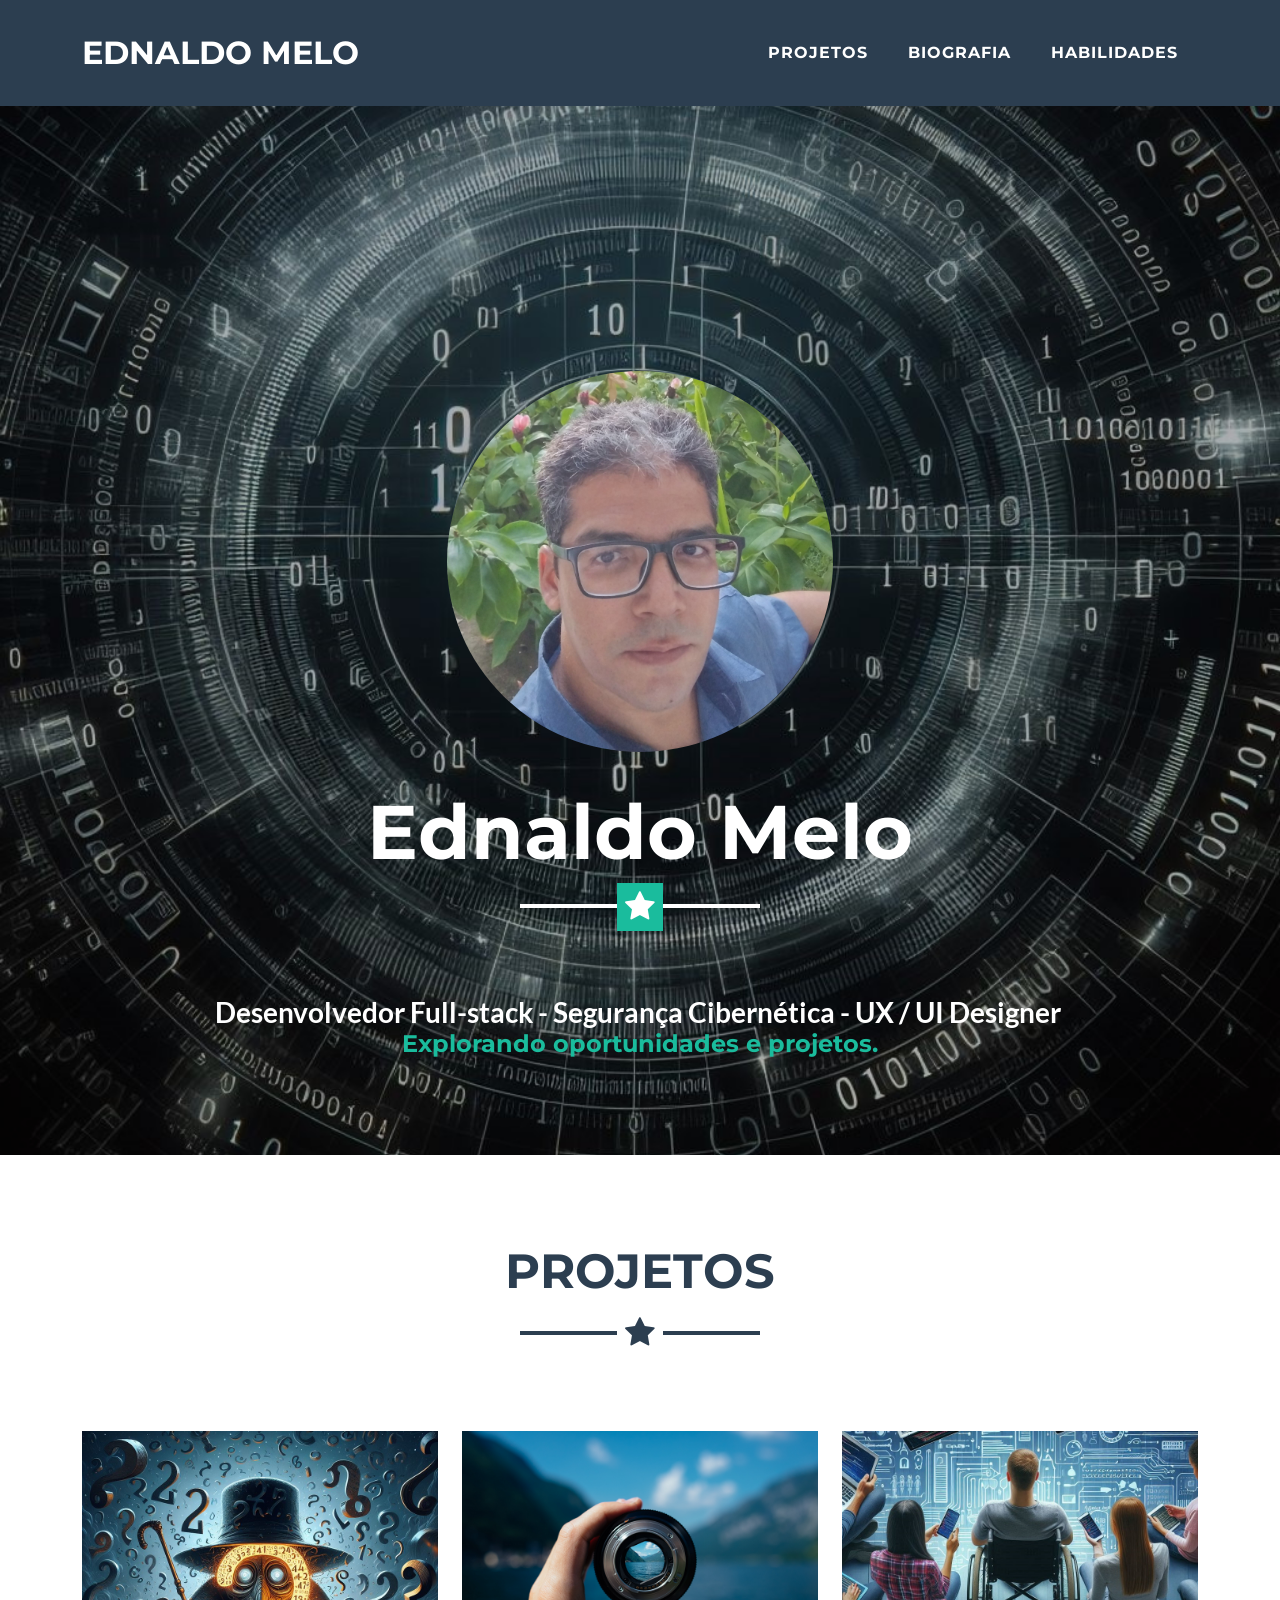
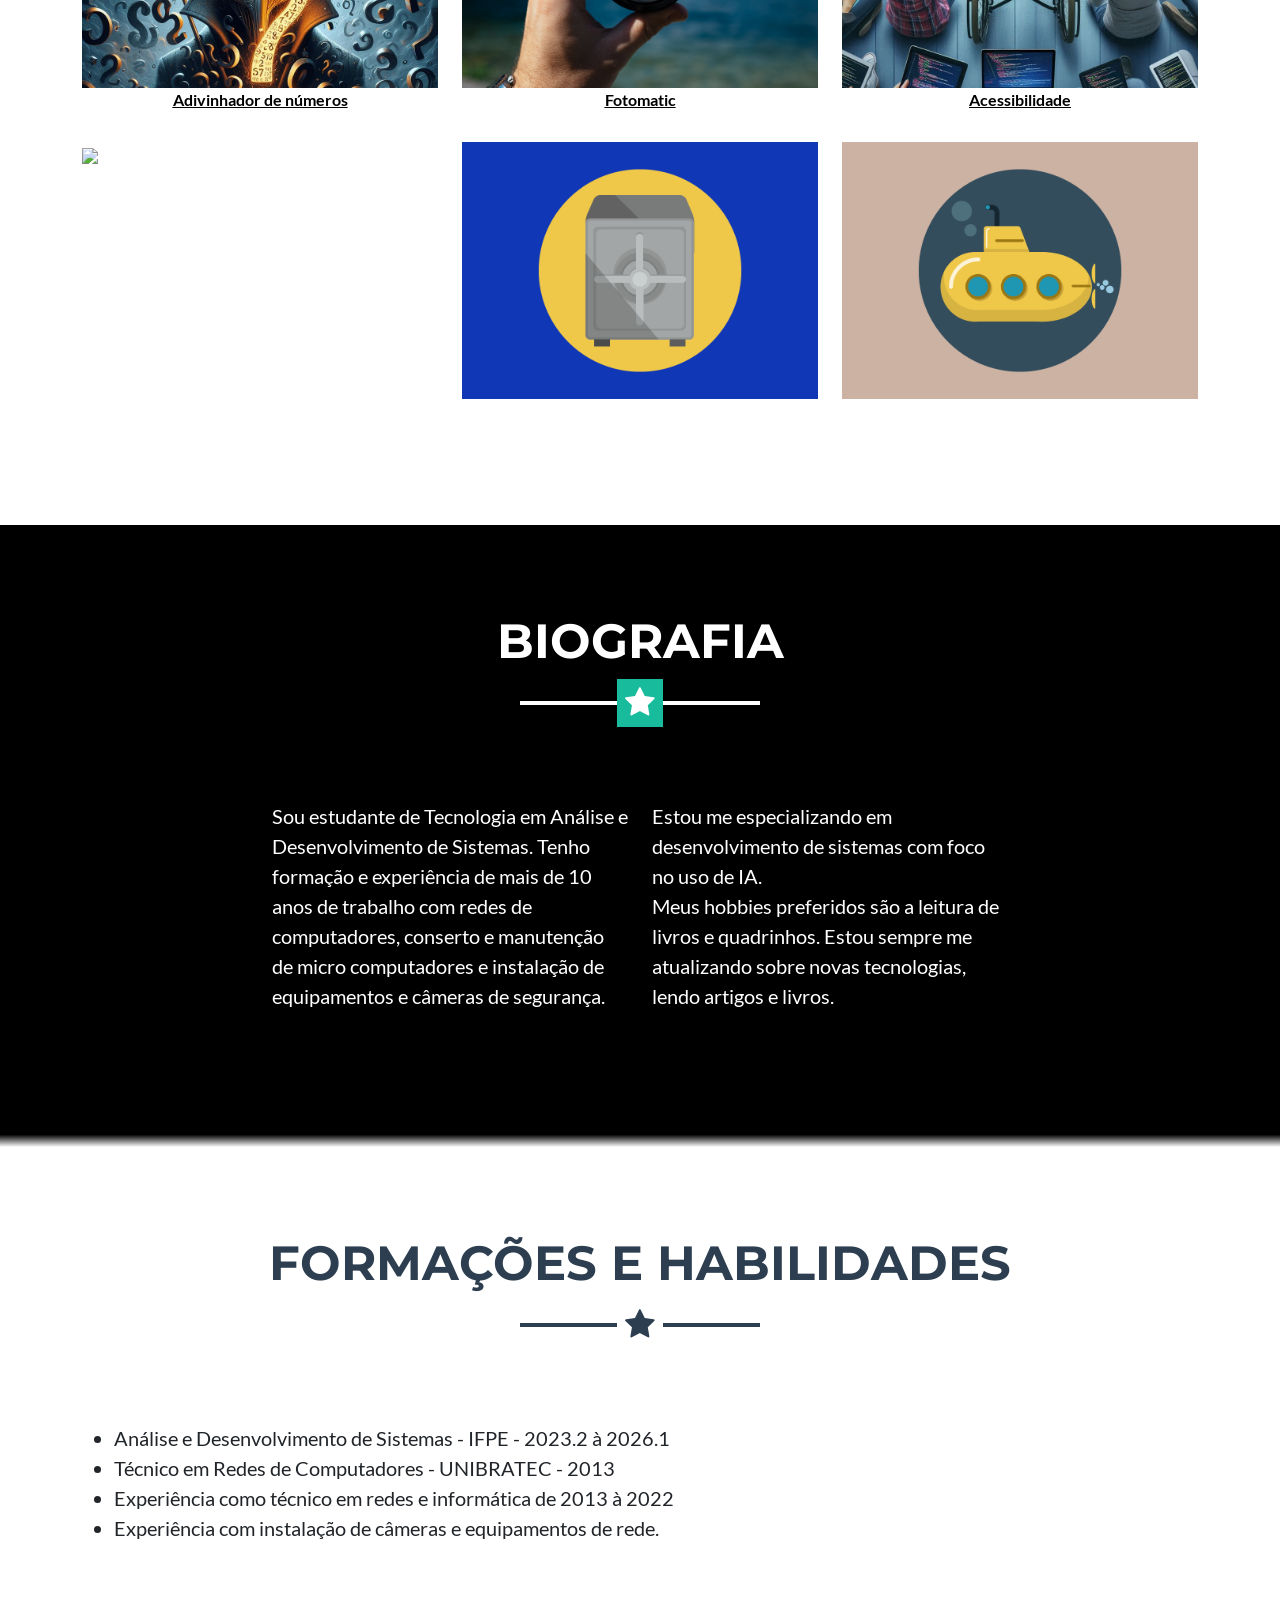
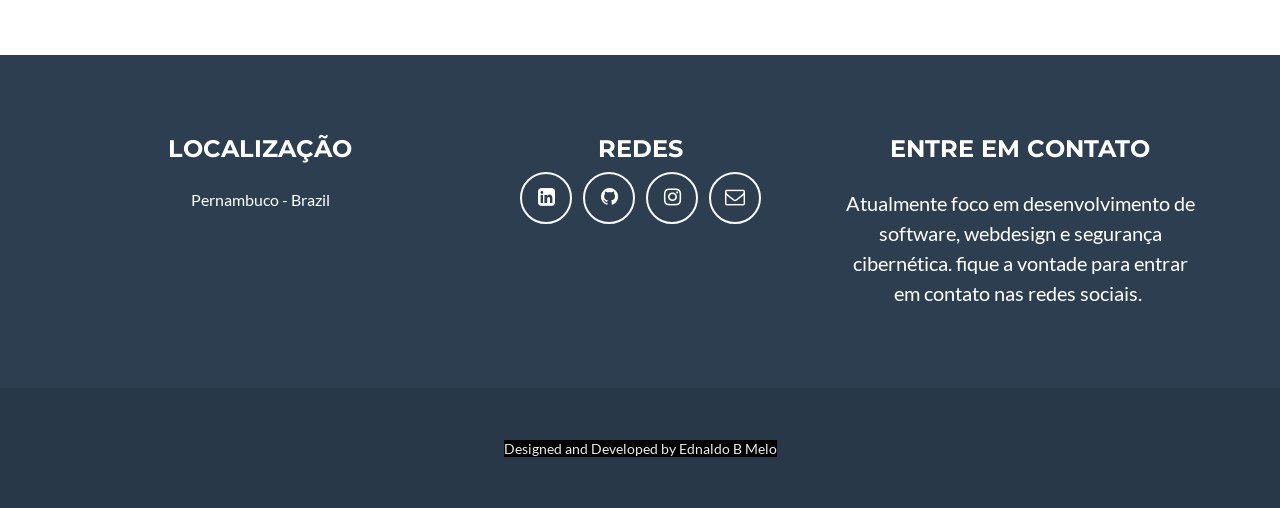
==== index.html @ c5616113 "foto_perfil2 nova foto de perfil" ====
<!DOCTYPE html>
<html data-bs-theme="light" lang="en">

<head>
    <meta charset="utf-8">
    <meta name="viewport" content="width=device-width, initial-scale=1.0, shrink-to-fit=no">
    <title>Ednaldo Melo</title>
    <link rel="stylesheet" href="assets/bootstrap/css/bootstrap.min.css">
    <link rel="stylesheet" href="assets/css/Lato.css">
    <link rel="stylesheet" href="assets/css/Montserrat.css">
    <link rel="stylesheet" href="https://cdnjs.cloudflare.com/ajax/libs/font-awesome/4.7.0/css/font-awesome.min.css">
</head>

<body id="page-top" data-bs-spy="scroll" data-bs-target="#mainNav" data-bs-offset="72">
    <nav class="navbar navbar-expand-lg fixed-top bg-secondary text-uppercase navbar-light" id="mainNav">
        <div class="container"><a class="navbar-brand" href="#page-top">EDNALDO MELO</a><button data-bs-toggle="collapse" data-bs-target="#navbarResponsive" class="navbar-toggler text-white bg-primary navbar-toggler-right text-uppercase rounded" aria-controls="navbarResponsive" aria-expanded="false" aria-label="Toggle navigation"><i class="fa fa-bars"></i></button>
            <div class="collapse navbar-collapse" id="navbarResponsive">
                <ul class="navbar-nav ms-auto">
                    <li class="nav-item mx-0 mx-lg-1"><a class="nav-link py-3 px-0 px-lg-3 rounded" href="#portfolio">projetos</a></li>
                    <li class="nav-item mx-0 mx-lg-1"><a class="nav-link py-3 px-0 px-lg-3 rounded" href="#about">biografia</a></li>
                    <li class="nav-item mx-0 mx-lg-1"><a class="nav-link py-3 px-0 px-lg-3 rounded" href="#contact">habilidades</a></li>
                </ul>
            </div>
        </div>
    </nav>
    <header class="text-center text-white bg-primary masthead" style="opacity: 0.99;background: url(&quot;assets/img/Fundo_3.jpeg&quot;) center / cover no-repeat, rgb(0,178,255);transform: perspective(0px);">
        <div class="container" style="opacity: 1;"><img class="rounded-circle img-fluid d-block mx-auto mb-5 pe-0" src="assets/img/perfil2.jpg" style="width: 386px;padding: 0px;padding-right: 0px;margin: 169px;" width="309" height="305">
            <h1>Ednaldo Melo</h1>
            <hr class="star-light">
            <h2 class="font-weight-light mb-0">Desenvolvedor Full-stack - Segurança Cibernética - UX / UI Designer&nbsp;</h2>
            <h4 class="text-primary text-opacity-25 font-weight-light mb-0" style="font-family: Montserrat, sans-serif;backdrop-filter: opacity(1);--bs-body-font-size: 2rem;--bs-body-font-weight: normal;">Explorando oportunidades e projetos.</h4>
        </div>
    </header>
    <section id="portfolio" class="portfolio">
        <div class="container">
            <h2 class="text-uppercase text-center text-secondary">projetos</h2>
            <hr class="star-dark mb-5">
            <div class="row">
                <div class="col-md-6 col-lg-4"><a class="d-block mx-auto portfolio-item" href="#portfolio-modal-1" data-bs-toggle="modal">
                        <div class="d-flex portfolio-item-caption position-absolute h-100 w-100" title="Adivinhador de numeros">
                            <div class="text-center text-white my-auto portfolio-item-caption-content w-100"><i class="fa fa-search-plus fa-3x"></i></div>
                        </div><img class="img-fluid" src="assets/img/adivinhador.png">
                        <p style="color: var(--bs-emphasis-color);text-align: center;font-family: Lato, sans-serif;font-weight: bold;text-decoration:  underline;">Adivinhador de números</p>
                    </a></div>
                <div class="col-md-6 col-lg-4"><a class="d-block mx-auto portfolio-item" href="#portfolio-modal-2" data-bs-toggle="modal">
                        <div class="d-flex portfolio-item-caption position-absolute h-100 w-100">
                            <div class="text-center text-white my-auto portfolio-item-caption-content w-100"><i class="fa fa-search-plus fa-3x"></i></div>
                        </div><img class="img-fluid" src="assets/img/fotomatic.png">
                        <p style="color: var(--bs-emphasis-color);text-align: center;font-family: Lato, sans-serif;font-weight: bold;text-decoration:  underline;">Fotomatic</p>
                    </a></div>
                <div class="col-md-6 col-lg-4"><a class="d-block mx-auto portfolio-item" href="#portfolio-modal-3" data-bs-toggle="modal">
                        <div class="d-flex portfolio-item-caption position-absolute h-100 w-100">
                            <div class="text-center text-white my-auto portfolio-item-caption-content w-100"><i class="fa fa-search-plus fa-3x"></i></div>
                        </div><img class="img-fluid" src="assets/img/acessibilidade.jpeg">
                        <p style="color: var(--bs-emphasis-color);text-align: center;font-family: Lato, sans-serif;font-weight: bold;text-decoration:  underline;">Acessibilidade</p>
                    </a></div>
                <div class="col-md-6 col-lg-4"><a class="d-block mx-auto portfolio-item" href="#portfolio-modal-4" data-bs-toggle="modal">
                        <div class="d-flex portfolio-item-caption position-absolute h-100 w-100">
                            <div class="text-center text-white my-auto portfolio-item-caption-content w-100"><i class="fa fa-search-plus fa-3x"></i></div>
                        </div><img class="img-fluid" src="assets/img/portfolio/game.png">
                    </a></div>
                <div class="col-md-6 col-lg-4"><a class="d-block mx-auto portfolio-item" href="#portfolio-modal-5" data-bs-toggle="modal">
                        <div class="d-flex portfolio-item-caption position-absolute h-100 w-100">
                            <div class="text-center text-white my-auto portfolio-item-caption-content w-100"><i class="fa fa-search-plus fa-3x"></i></div>
                        </div><img class="img-fluid" src="assets/img/portfolio/safe.png">
                    </a></div>
                <div class="col-md-6 col-lg-4"><a class="d-block mx-auto portfolio-item" href="#portfolio-modal-6" data-bs-toggle="modal">
                        <div class="d-flex portfolio-item-caption position-absolute h-100 w-100">
                            <div class="text-center text-white my-auto portfolio-item-caption-content w-100"><i class="fa fa-search-plus fa-3x"></i></div>
                        </div><img class="img-fluid" src="assets/img/portfolio/submarine.png">
                    </a></div>
            </div>
        </div>
    </section><!-- Start: Biografia -->
    <section class="text-white bg-primary mb-0" id="about" style="background: linear-gradient(black 98%, white 100%), var(--bs-blue);">
        <div class="container">
            <h2 class="text-uppercase text-center text-white">biografia</h2>
            <hr class="star-light mb-5">
            <div class="row">
                <div class="col-lg-4 ms-auto">
                    <p class="lead">Sou estudante de Tecnologia em Análise e Desenvolvimento de Sistemas. Tenho formação e experiência de mais de 10 anos de trabalho com redes de computadores, conserto e manutenção de micro computadores e instalação de equipamentos e câmeras de segurança.</p>
                </div>
                <div class="col-lg-4 me-auto">
                    <p class="lead">Estou me especializando em desenvolvimento de sistemas com foco no uso de IA.<br>Meus hobbies preferidos são a leitura de livros e quadrinhos. Estou sempre me atualizando sobre novas tecnologias, lendo artigos e livros.&nbsp;</p>
                </div>
            </div>
            <div class="text-center mt-4"></div>
        </div>
    </section><!-- End: Biografia -->
    <!-- Start: Habilidades -->
    <section id="contact">
        <div class="container" style="padding-bottom: 0px;padding-top: 0px;">
            <h2 class="text-uppercase text-center text-secondary mb-0">formações e habilidades</h2>
            <hr class="star-dark mb-5">
            <div class="row">
                <div class="col">
                    <ul style="font-size: 20px;">
                        <li>Análise e Desenvolvimento de Sistemas - IFPE - 2023.2 à 2026.1</li>
                        <li>Técnico em Redes de Computadores - UNIBRATEC - 2013</li>
                        <li>Experiência como técnico em redes e informática de 2013 à 2022</li>
                        <li>Experiência com instalação de câmeras e equipamentos de rede.</li>
                    </ul>
                </div>
            </div>
        </div>
    </section><!-- End: Habilidades -->
    <footer class="text-center footer">
        <div class="container">
            <div class="row">
                <div class="col-md-4 mb-5 mb-lg-0">
                    <h4 class="text-uppercase mb-4">localização</h4>
                    <p>Pernambuco - Brazil</p>
                </div>
                <div class="col-md-4 mb-5 mb-lg-0">
                    <h4 class="text-uppercase">redes</h4>
                    <ul class="list-inline">
                        <li class="list-inline-item"><a class="btn btn-outline-light text-center btn-social rounded-circle" role="button" href="https://www.linkedin.com/in/ednaldomelo/" target="_blank"><i class="fa fa-linkedin-square fa-fw"></i></a></li>
                        <li class="list-inline-item"><a class="btn btn-outline-light text-center btn-social rounded-circle" role="button" href="https://github.com/edmelo" target="_blank"><i class="fa fa-github fa-fw"></i></a></li>
                        <li class="list-inline-item"><a class="btn btn-outline-light text-center btn-social rounded-circle" role="button" href="https://www.instagram.com/ednaldobmelo/?hl=pt-br" target="_blank"><i class="fa fa-instagram fa-fw"></i></a></li>
                        <li class="list-inline-item"><a class="btn btn-outline-light text-center btn-social rounded-circle" role="button" href="mailto:ednaldo_melo@hotmail.com" target="_blank"><i class="fa fa-envelope-o fa-fw"></i></a></li>
                    </ul>
                </div>
                <div class="col-md-4">
                    <h4 class="text-uppercase mb-4">Entre em contato</h4>
                    <p class="lead mb-0"><span class="text-start">Atualmente foco em desenvolvimento de software, webdesign e segurança cibernética. fique a vontade para entrar em contato nas redes sociais.&nbsp;</span></p>
                </div>
            </div>
        </div>
    </footer>
    <div class="text-center text-white copyright py-4">
        <div class="container"><small><br><span style="color: rgba(255, 255, 255, 0.92); background-color: rgb(0, 0, 0);">Designed and Developed by Ednaldo B Melo</span><br><br></small></div>
    </div>
    <div class="d-lg-none scroll-to-top position-fixed rounded"><a class="text-center d-block rounded text-white" href="#page-top"><i class="fa fa-chevron-up"></i></a></div>
    <div class="modal text-center" role="dialog" tabindex="-1" id="portfolio-modal-1">
        <div class="modal-dialog modal-lg" role="document">
            <div class="modal-content">
                <div class="modal-header"><button class="btn-close" type="button" aria-label="Close" data-bs-dismiss="modal"></button></div>
                <div class="modal-body">
                    <div class="container text-center">
                        <div class="row">
                            <div class="col-lg-8 mx-auto">
                                <h2 class="text-uppercase text-secondary mb-0">Adivinhador de Números</h2>
                                <hr class="star-dark mb-5"><img class="img-fluid mb-5" src="assets/img/adivinhador.png">
                                <p class="mb-5"><span style="color: rgb(31, 35, 40);">Neste projeto escrevi quatro funções JavaScript em script.js e alguns códigos adicionais no arquivo game.js que chamarão as funções com base nas interações do usuário. Incorporei todas as funções JavaScript em um site HTML/CSS</span></p>
                            </div>
                        </div>
                    </div>
                </div>
                <div class="modal-footer pb-5"><a class="btn btn-primary btn-lg mx-auto rounded-pill portfolio-modal-dismiss" role="button" data-bs-dismiss="modal"><i class="fa fa-close"></i>&nbsp;Fechar</a><a class="btn btn-primary btn-lg active mx-auto rounded-pill portfolio-modal-dismiss" role="button" href="https://edmelo.github.io/adivinhador-de-numeros/" target="_blank">Link do projeto</a></div>
            </div>
        </div>
    </div>
    <div class="modal text-center" role="dialog" tabindex="-1" id="portfolio-modal-2">
        <div class="modal-dialog modal-lg" role="document">
            <div class="modal-content">
                <div class="modal-header"><button class="btn-close" type="button" aria-label="Close" data-bs-dismiss="modal"></button></div>
                <div class="modal-body">
                    <div class="container text-center">
                        <div class="row">
                            <div class="col-lg-8 mx-auto">
                                <h2 class="text-uppercase text-secondary mb-0">Fotomatic</h2>
                                <hr class="star-dark mb-5"><img class="img-fluid mb-5" src="assets/img/fotomatic.png">
                                <p class="mb-5">Site comercial de uma agencia fotográfica que produzi no treinamento da Codecademy.</p>
                            </div>
                        </div>
                    </div>
                </div>
                <div class="modal-footer pb-5"><a class="btn btn-primary btn-lg mx-auto rounded-pill portfolio-modal-dismiss" role="button" data-bs-dismiss="modal">Fechar</a><a class="btn btn-primary btn-lg active mx-auto rounded-pill portfolio-modal-dismiss" role="button" href="https://edmelo.github.io/fotomatic_broken-/" target="_blank">Link do projeto</a></div>
            </div>
        </div>
    </div>
    <div class="modal text-center" role="dialog" tabindex="-1" id="portfolio-modal-3">
        <div class="modal-dialog modal-lg" role="document">
            <div class="modal-content">
                <div class="modal-header"><button class="btn-close" type="button" aria-label="Close" data-bs-dismiss="modal"></button></div>
                <div class="modal-body">
                    <div class="container text-center">
                        <div class="row">
                            <div class="col-lg-8 mx-auto">
                                <h2 class="text-uppercase text-secondary mb-0">Programando com acessibilidade</h2>
                                <hr class="star-dark mb-5"><img class="img-fluid mb-5" src="assets/img/acessibilidade.jpeg">
                                <p class="mb-5"><span style="color: rgb(31, 35, 40);">Este é um site que fiz durante meus estudos do curso Codecademy para usar e treinar os recursos HTML para acessibilidade de pessoas com deficiencia, principalmente o recurso de leitores de tela dos navegadores. O Site exibe uma breve história da programação e os principais programadores por época.&nbsp;</span><br><span style="color: rgb(31, 35, 40);">As alterações que fiz no código não alteram a aparência da página web. No entanto, elas melhoraram muito a experiência para qualquer pessoa que possa acessar a página usando um leitor de tela.</span><br>Link do projeto no github:&nbsp; https://github.com/edmelo/programando_com_acessibilidade.git<br><br>Abaixo o link do site.</p>
                            </div>
                        </div>
                    </div>
                </div>
                <div class="modal-footer pb-5"><a class="btn btn-primary btn-lg mx-auto rounded-pill portfolio-modal-dismiss" role="button" data-bs-dismiss="modal"><strong>Fechar</strong></a><a class="btn btn-primary btn-lg active mx-auto rounded-pill portfolio-modal-dismiss" role="button" href="https://edmelo.github.io/programando_com_acessibilidade/" target="_blank">Link do projeto</a></div>
            </div>
        </div>
    </div>
    <div class="modal text-center" role="dialog" tabindex="-1" id="portfolio-modal-4">
        <div class="modal-dialog modal-lg" role="document">
            <div class="modal-content">
                <div class="modal-header"><button class="btn-close" type="button" aria-label="Close" data-bs-dismiss="modal"></button></div>
                <div class="modal-body">
                    <div class="container text-center">
                        <div class="row">
                            <div class="col-lg-8 mx-auto">
                                <h2 class="text-uppercase text-secondary mb-0">Project Name</h2>
                                <hr class="star-dark mb-5"><img class="img-fluid mb-5" src="assets/img/portfolio/game.png">
                                <p class="mb-5">Lorem ipsum dolor sit amet, consectetur adipisicing elit. Mollitia neque assumenda ipsam nihil, molestias magnam, recusandae quos quis inventore quisquam velit asperiores, vitae? Reprehenderit soluta, eos quod consequuntur itaque. Nam.</p>
                            </div>
                        </div>
                    </div>
                </div>
                <div class="modal-footer pb-5"><a class="btn btn-primary btn-lg mx-auto rounded-pill portfolio-modal-dismiss" role="button" data-bs-dismiss="modal"><i class="fa fa-close"></i>&nbsp;Close Project</a></div>
            </div>
        </div>
    </div>
    <div class="modal text-center" role="dialog" tabindex="-1" id="portfolio-modal-5">
        <div class="modal-dialog modal-lg" role="document">
            <div class="modal-content">
                <div class="modal-header"><button class="btn-close" type="button" aria-label="Close" data-bs-dismiss="modal"></button></div>
                <div class="modal-body">
                    <div class="container text-center">
                        <div class="row">
                            <div class="col-lg-8 mx-auto">
                                <h2 class="text-uppercase text-secondary mb-0">Project Name</h2>
                                <hr class="star-dark mb-5"><img class="img-fluid mb-5" src="assets/img/portfolio/safe.png">
                                <p class="mb-5">Lorem ipsum dolor sit amet, consectetur adipisicing elit. Mollitia neque assumenda ipsam nihil, molestias magnam, recusandae quos quis inventore quisquam velit asperiores, vitae? Reprehenderit soluta, eos quod consequuntur itaque. Nam.</p>
                            </div>
                        </div>
                    </div>
                </div>
                <div class="modal-footer pb-5"><a class="btn btn-primary btn-lg mx-auto rounded-pill portfolio-modal-dismiss" role="button" data-bs-dismiss="modal"><i class="fa fa-close"></i>&nbsp;Close Project</a></div>
            </div>
        </div>
    </div>
    <div class="modal text-center" role="dialog" tabindex="-1" id="portfolio-modal-6">
        <div class="modal-dialog modal-lg" role="document">
            <div class="modal-content">
                <div class="modal-header"><button class="btn-close" type="button" aria-label="Close" data-bs-dismiss="modal"></button></div>
                <div class="modal-body">
                    <div class="container text-center">
                        <div class="row">
                            <div class="col-lg-8 mx-auto">
                                <h2 class="text-uppercase text-secondary mb-0">Project Name</h2>
                                <hr class="star-dark mb-5"><img class="img-fluid mb-5" src="assets/img/portfolio/submarine.png">
                                <p class="mb-5">Lorem ipsum dolor sit amet, consectetur adipisicing elit. Mollitia neque assumenda ipsam nihil, molestias magnam, recusandae quos quis inventore quisquam velit asperiores, vitae? Reprehenderit soluta, eos quod consequuntur itaque. Nam.</p>
                            </div>
                        </div>
                    </div>
                </div>
                <div class="modal-footer pb-5"><a class="btn btn-primary btn-lg mx-auto rounded-pill portfolio-modal-dismiss" role="button" data-bs-dismiss="modal"><i class="fa fa-close"></i>&nbsp;Close Project</a></div>
            </div>
        </div>
    </div>
    <script src="https://cdn.jsdelivr.net/npm/bootstrap@5.3.2/dist/js/bootstrap.bundle.min.js"></script>
    <script src="assets/js/freelancer.js"></script>
</body>

</html>
---- assets/css/Lato.css ----
@font-face {
	font-family: 'Lato';
	src: url(../../assets/fonts/Lato-d5293ead5395b673d6471aba21ead960.woff2) format('woff2');
	font-weight: 400;
	font-style: italic;
	font-display: swap;
	unicode-range: U+0100-02AF, U+0304, U+0308, U+0329, U+1E00-1E9F, U+1EF2-1EFF, U+2020, U+20A0-20AB, U+20AD-20C0, U+2113, U+2C60-2C7F, U+A720-A7FF;
}

@font-face {
	font-family: 'Lato';
	src: url(../../assets/fonts/Lato-e2805e3f432a29638a666eae127e485c.woff2) format('woff2');
	font-weight: 400;
	font-style: italic;
	font-display: swap;
	unicode-range: U+0000-00FF, U+0131, U+0152-0153, U+02BB-02BC, U+02C6, U+02DA, U+02DC, U+0304, U+0308, U+0329, U+2000-206F, U+2074, U+20AC, U+2122, U+2191, U+2193, U+2212, U+2215, U+FEFF, U+FFFD;
}

@font-face {
	font-family: 'Lato';
	src: url(../../assets/fonts/Lato-75eb2bf6fa8af82d62c61bb4cac79e1d.woff2) format('woff2');
	font-weight: 700;
	font-style: italic;
	font-display: swap;
	unicode-range: U+0100-02AF, U+0304, U+0308, U+0329, U+1E00-1E9F, U+1EF2-1EFF, U+2020, U+20A0-20AB, U+20AD-20C0, U+2113, U+2C60-2C7F, U+A720-A7FF;
}

@font-face {
	font-family: 'Lato';
	src: url(../../assets/fonts/Lato-c889da661b7c58b0deecfbe8e821babb.woff2) format('woff2');
	font-weight: 700;
	font-style: italic;
	font-display: swap;
	unicode-range: U+0000-00FF, U+0131, U+0152-0153, U+02BB-02BC, U+02C6, U+02DA, U+02DC, U+0304, U+0308, U+0329, U+2000-206F, U+2074, U+20AC, U+2122, U+2191, U+2193, U+2212, U+2215, U+FEFF, U+FFFD;
}

@font-face {
	font-family: 'Lato';
	src: url(../../assets/fonts/Lato-86b6ba3051c727f86b5bebe10ec3d60e.woff2) format('woff2');
	font-weight: 400;
	font-style: normal;
	font-display: swap;
	unicode-range: U+0100-02AF, U+0304, U+0308, U+0329, U+1E00-1E9F, U+1EF2-1EFF, U+2020, U+20A0-20AB, U+20AD-20C0, U+2113, U+2C60-2C7F, U+A720-A7FF;
}

@font-face {
	font-family: 'Lato';
	src: url(../../assets/fonts/Lato-94b6e1f3e395174bc9a2ac26a293a78d.woff2) format('woff2');
	font-weight: 400;
	font-style: normal;
	font-display: swap;
	unicode-range: U+0000-00FF, U+0131, U+0152-0153, U+02BB-02BC, U+02C6, U+02DA, U+02DC, U+0304, U+0308, U+0329, U+2000-206F, U+2074, U+20AC, U+2122, U+2191, U+2193, U+2212, U+2215, U+FEFF, U+FFFD;
}

@font-face {
	font-family: 'Lato';
	src: url(../../assets/fonts/Lato-55e3fc6a5a6463f26fe1663dd67c13dc.woff2) format('woff2');
	font-weight: 700;
	font-style: normal;
	font-display: swap;
	unicode-range: U+0100-02AF, U+0304, U+0308, U+0329, U+1E00-1E9F, U+1EF2-1EFF, U+2020, U+20A0-20AB, U+20AD-20C0, U+2113, U+2C60-2C7F, U+A720-A7FF;
}

@font-face {
	font-family: 'Lato';
	src: url(../../assets/fonts/Lato-51893472f68d786b7cec684fd0a2af6d.woff2) format('woff2');
	font-weight: 700;
	font-style: normal;
	font-display: swap;
	unicode-range: U+0000-00FF, U+0131, U+0152-0153, U+02BB-02BC, U+02C6, U+02DA, U+02DC, U+0304, U+0308, U+0329, U+2000-206F, U+2074, U+20AC, U+2122, U+2191, U+2193, U+2212, U+2215, U+FEFF, U+FFFD;
}
---- assets/css/Montserrat.css ----
@font-face {
	font-family: 'Montserrat';
	src: url(../../assets/fonts/Montserrat-99764e33f03a95926b938c6f56e08a4f.woff2) format('woff2');
	font-weight: 400;
	font-style: normal;
	font-display: swap;
	unicode-range: U+0460-052F, U+1C80-1C88, U+20B4, U+2DE0-2DFF, U+A640-A69F, U+FE2E-FE2F;
}

@font-face {
	font-family: 'Montserrat';
	src: url(../../assets/fonts/Montserrat-cc6c968bcebf02819ee3afff266119d9.woff2) format('woff2');
	font-weight: 400;
	font-style: normal;
	font-display: swap;
	unicode-range: U+0301, U+0400-045F, U+0490-0491, U+04B0-04B1, U+2116;
}

@font-face {
	font-family: 'Montserrat';
	src: url(../../assets/fonts/Montserrat-f32ddc894c166fbd8bc0d500ff2aeb3d.woff2) format('woff2');
	font-weight: 400;
	font-style: normal;
	font-display: swap;
	unicode-range: U+0102-0103, U+0110-0111, U+0128-0129, U+0168-0169, U+01A0-01A1, U+01AF-01B0, U+0300-0301, U+0303-0304, U+0308-0309, U+0323, U+0329, U+1EA0-1EF9, U+20AB;
}

@font-face {
	font-family: 'Montserrat';
	src: url(../../assets/fonts/Montserrat-bcb799eba0c324e431d5daac3e5ea6bf.woff2) format('woff2');
	font-weight: 400;
	font-style: normal;
	font-display: swap;
	unicode-range: U+0100-02AF, U+0304, U+0308, U+0329, U+1E00-1E9F, U+1EF2-1EFF, U+2020, U+20A0-20AB, U+20AD-20C0, U+2113, U+2C60-2C7F, U+A720-A7FF;
}

@font-face {
	font-family: 'Montserrat';
	src: url(../../assets/fonts/Montserrat-5cfb114945f0457bd5a940932bb8156d.woff2) format('woff2');
	font-weight: 400;
	font-style: normal;
	font-display: swap;
	unicode-range: U+0000-00FF, U+0131, U+0152-0153, U+02BB-02BC, U+02C6, U+02DA, U+02DC, U+0304, U+0308, U+0329, U+2000-206F, U+2074, U+20AC, U+2122, U+2191, U+2193, U+2212, U+2215, U+FEFF, U+FFFD;
}

@font-face {
	font-family: 'Montserrat';
	src: url(../../assets/fonts/Montserrat-99764e33f03a95926b938c6f56e08a4f.woff2) format('woff2');
	font-weight: 700;
	font-style: normal;
	font-display: swap;
	unicode-range: U+0460-052F, U+1C80-1C88, U+20B4, U+2DE0-2DFF, U+A640-A69F, U+FE2E-FE2F;
}

@font-face {
	font-family: 'Montserrat';
	src: url(../../assets/fonts/Montserrat-cc6c968bcebf02819ee3afff266119d9.woff2) format('woff2');
	font-weight: 700;
	font-style: normal;
	font-display: swap;
	unicode-range: U+0301, U+0400-045F, U+0490-0491, U+04B0-04B1, U+2116;
}

@font-face {
	font-family: 'Montserrat';
	src: url(../../assets/fonts/Montserrat-f32ddc894c166fbd8bc0d500ff2aeb3d.woff2) format('woff2');
	font-weight: 700;
	font-style: normal;
	font-display: swap;
	unicode-range: U+0102-0103, U+0110-0111, U+0128-0129, U+0168-0169, U+01A0-01A1, U+01AF-01B0, U+0300-0301, U+0303-0304, U+0308-0309, U+0323, U+0329, U+1EA0-1EF9, U+20AB;
}

@font-face {
	font-family: 'Montserrat';
	src: url(../../assets/fonts/Montserrat-bcb799eba0c324e431d5daac3e5ea6bf.woff2) format('woff2');
	font-weight: 700;
	font-style: normal;
	font-display: swap;
	unicode-range: U+0100-02AF, U+0304, U+0308, U+0329, U+1E00-1E9F, U+1EF2-1EFF, U+2020, U+20A0-20AB, U+20AD-20C0, U+2113, U+2C60-2C7F, U+A720-A7FF;
}

@font-face {
	font-family: 'Montserrat';
	src: url(../../assets/fonts/Montserrat-5cfb114945f0457bd5a940932bb8156d.woff2) format('woff2');
	font-weight: 700;
	font-style: normal;
	font-display: swap;
	unicode-range: U+0000-00FF, U+0131, U+0152-0153, U+02BB-02BC, U+02C6, U+02DA, U+02DC, U+0304, U+0308, U+0329, U+2000-206F, U+2074, U+20AC, U+2122, U+2191, U+2193, U+2212, U+2215, U+FEFF, U+FFFD;
}
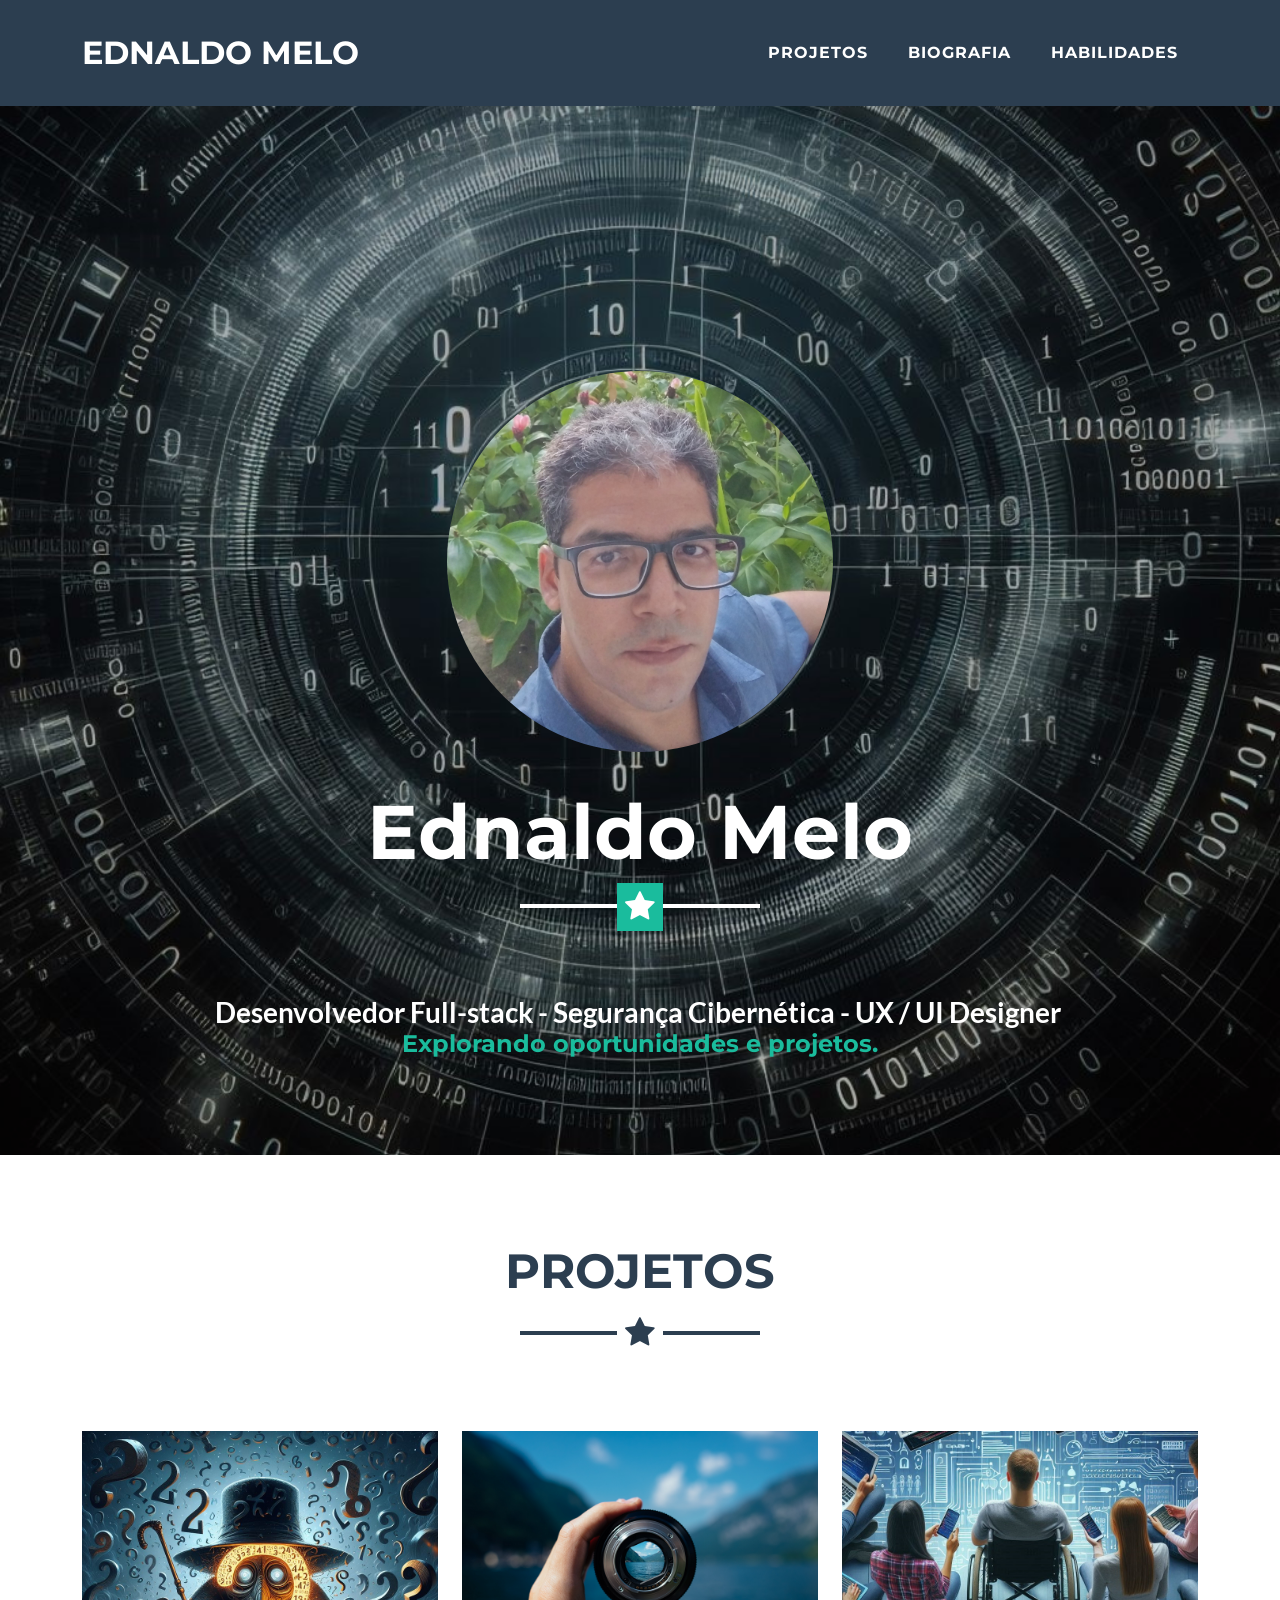
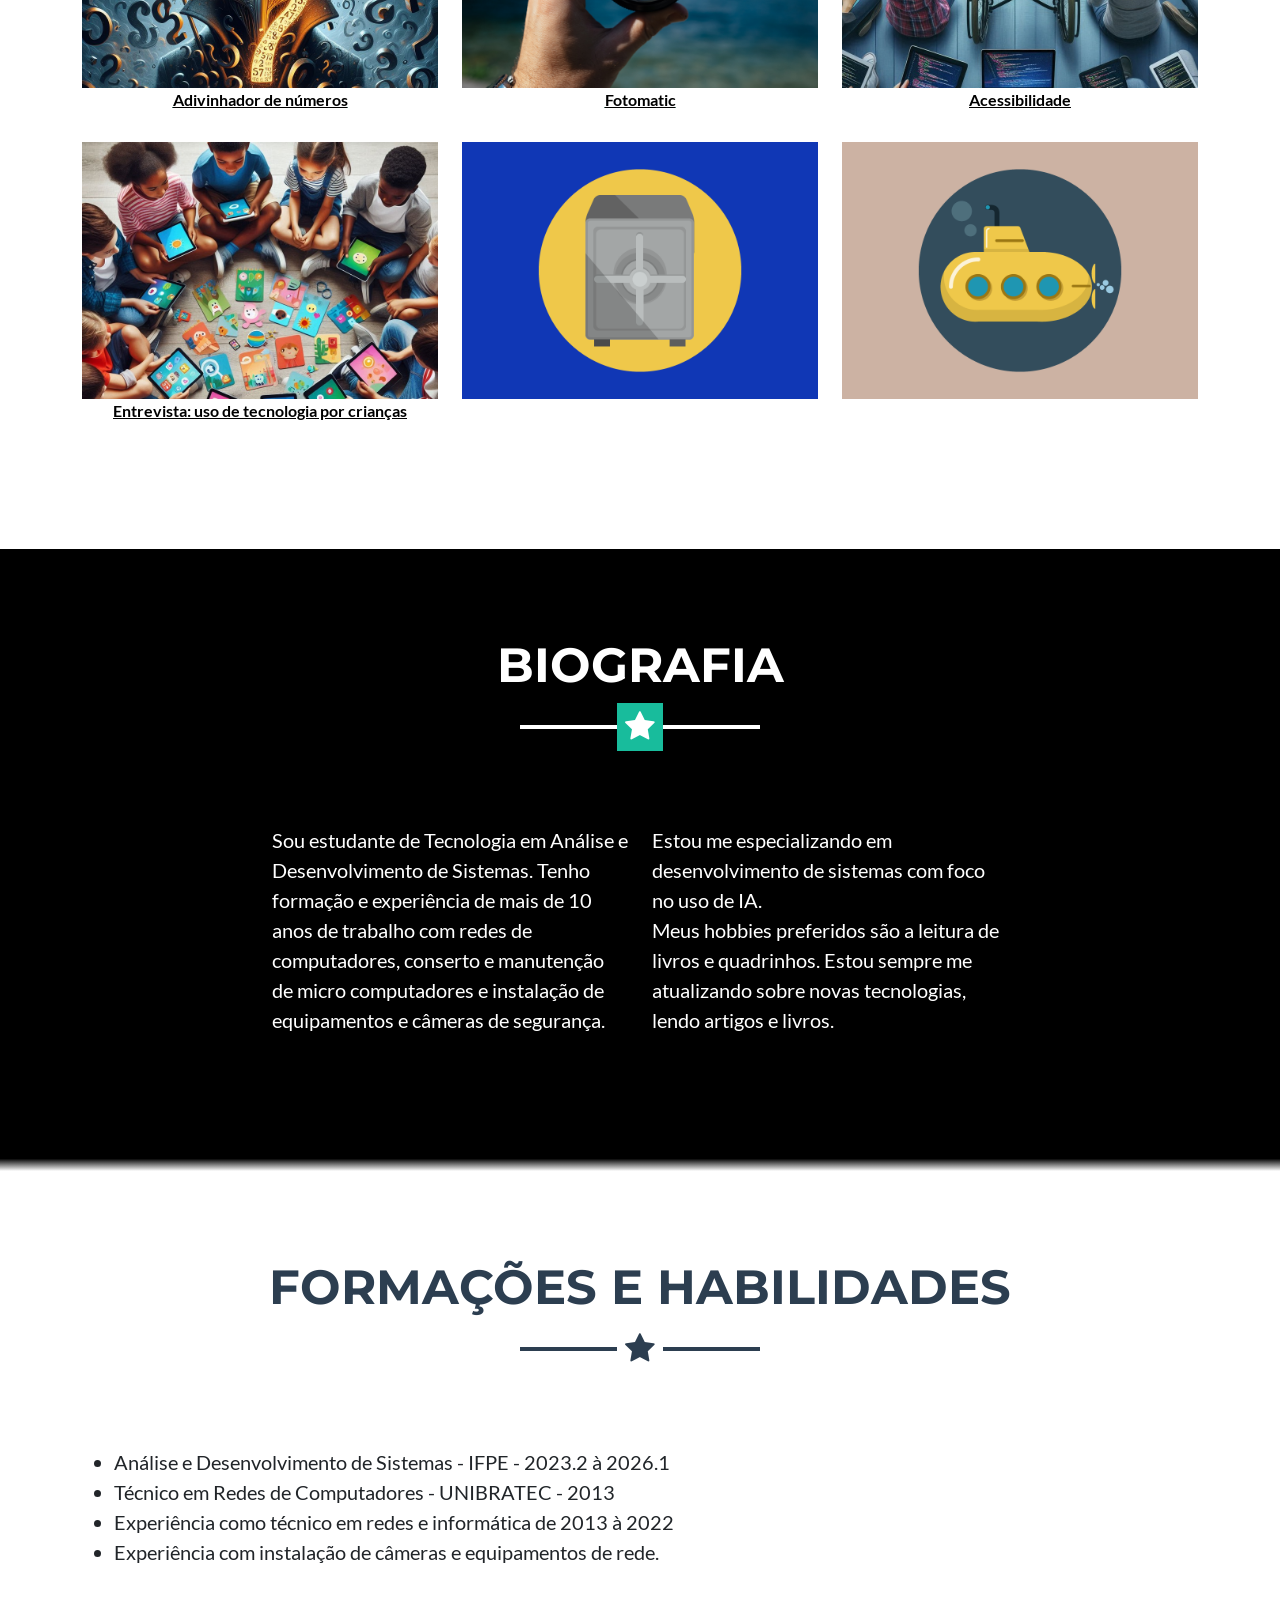
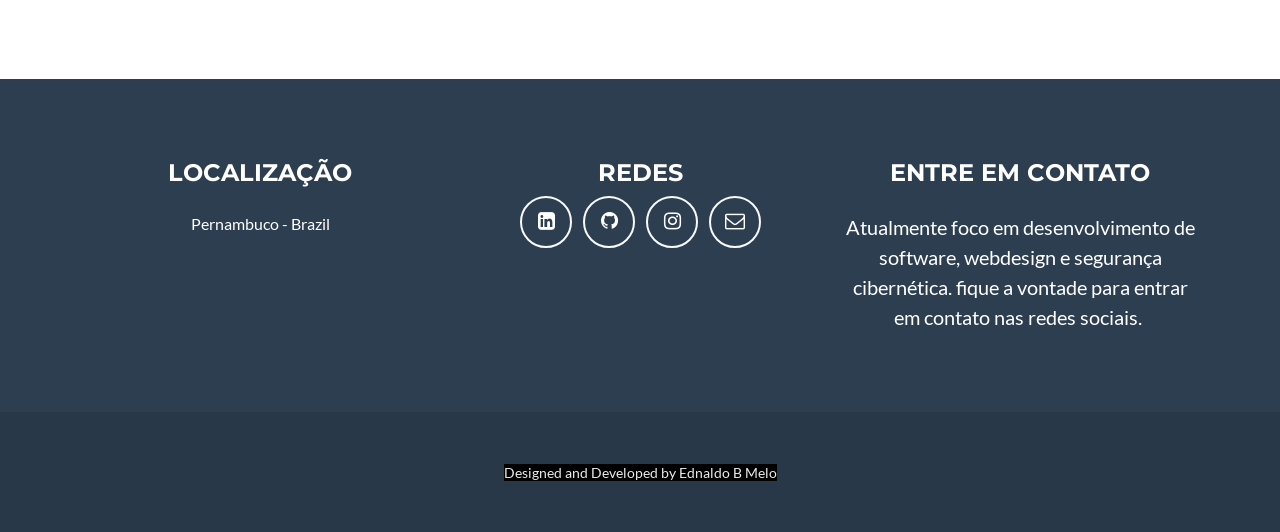
==== commit 1dccc179: "projeto entrevista" ====
--- a/index.html
+++ b/index.html
@@ -57,7 +57,8 @@
                 <div class="col-md-6 col-lg-4"><a class="d-block mx-auto portfolio-item" href="#portfolio-modal-4" data-bs-toggle="modal">
                         <div class="d-flex portfolio-item-caption position-absolute h-100 w-100">
                             <div class="text-center text-white my-auto portfolio-item-caption-content w-100"><i class="fa fa-search-plus fa-3x"></i></div>
-                        </div><img class="img-fluid" src="assets/img/portfolio/game.png">
+                        </div><img class="img-fluid" src="assets/img/entrevista.jpeg">
+                        <p style="color: var(--bs-emphasis-color);text-align: center;font-family: Lato, sans-serif;font-weight: bold;text-decoration:  underline;">Entrevista: uso de tecnologia por crianças</p>
                     </a></div>
                 <div class="col-md-6 col-lg-4"><a class="d-block mx-auto portfolio-item" href="#portfolio-modal-5" data-bs-toggle="modal">
                         <div class="d-flex portfolio-item-caption position-absolute h-100 w-100">
@@ -196,14 +197,14 @@
                     <div class="container text-center">
                         <div class="row">
                             <div class="col-lg-8 mx-auto">
-                                <h2 class="text-uppercase text-secondary mb-0">Project Name</h2>
-                                <hr class="star-dark mb-5"><img class="img-fluid mb-5" src="assets/img/portfolio/game.png">
-                                <p class="mb-5">Lorem ipsum dolor sit amet, consectetur adipisicing elit. Mollitia neque assumenda ipsam nihil, molestias magnam, recusandae quos quis inventore quisquam velit asperiores, vitae? Reprehenderit soluta, eos quod consequuntur itaque. Nam.</p>
-                            </div>
-                        </div>
-                    </div>
-                </div>
-                <div class="modal-footer pb-5"><a class="btn btn-primary btn-lg mx-auto rounded-pill portfolio-modal-dismiss" role="button" data-bs-dismiss="modal"><i class="fa fa-close"></i>&nbsp;Close Project</a></div>
+                                <h2 class="text-uppercase text-secondary mb-0">entrevista</h2>
+                                <hr class="star-dark mb-5"><img class="img-fluid mb-5" src="assets/img/entrevista.jpeg">
+                                <p class="mb-5">Neste projeto fui até o colégio onde trabalhei por 10 anos como técnico em informática para ser entrevistados por alunos do 4º ano em um trabalho jornalístico. As perguntas eram sobre o uso de tecnologias como celular, computadores e tablets&nbsp; no ambiente escolar.&nbsp; Para responder, usei minha experiência com o trabalho na escola e um livro que li do autor Jonathan Haidt com título: A geração Ansiosa.<br><br></p>
+                            </div>
+                        </div>
+                    </div>
+                </div>
+                <div class="modal-footer pb-5"><a class="btn btn-primary btn-lg mx-auto rounded-pill portfolio-modal-dismiss" role="button" data-bs-dismiss="modal"><i class="fa fa-close"></i>&nbsp;Close Project</a><a class="btn btn-primary btn-lg active mx-auto rounded-pill portfolio-modal-dismiss" role="button" href="https://www.youtube.com/watch?v=6Dqz0R4OVC4&amp;ab_channel=EdnaldoMelo" target="_blank">Link do projeto</a></div>
             </div>
         </div>
     </div>
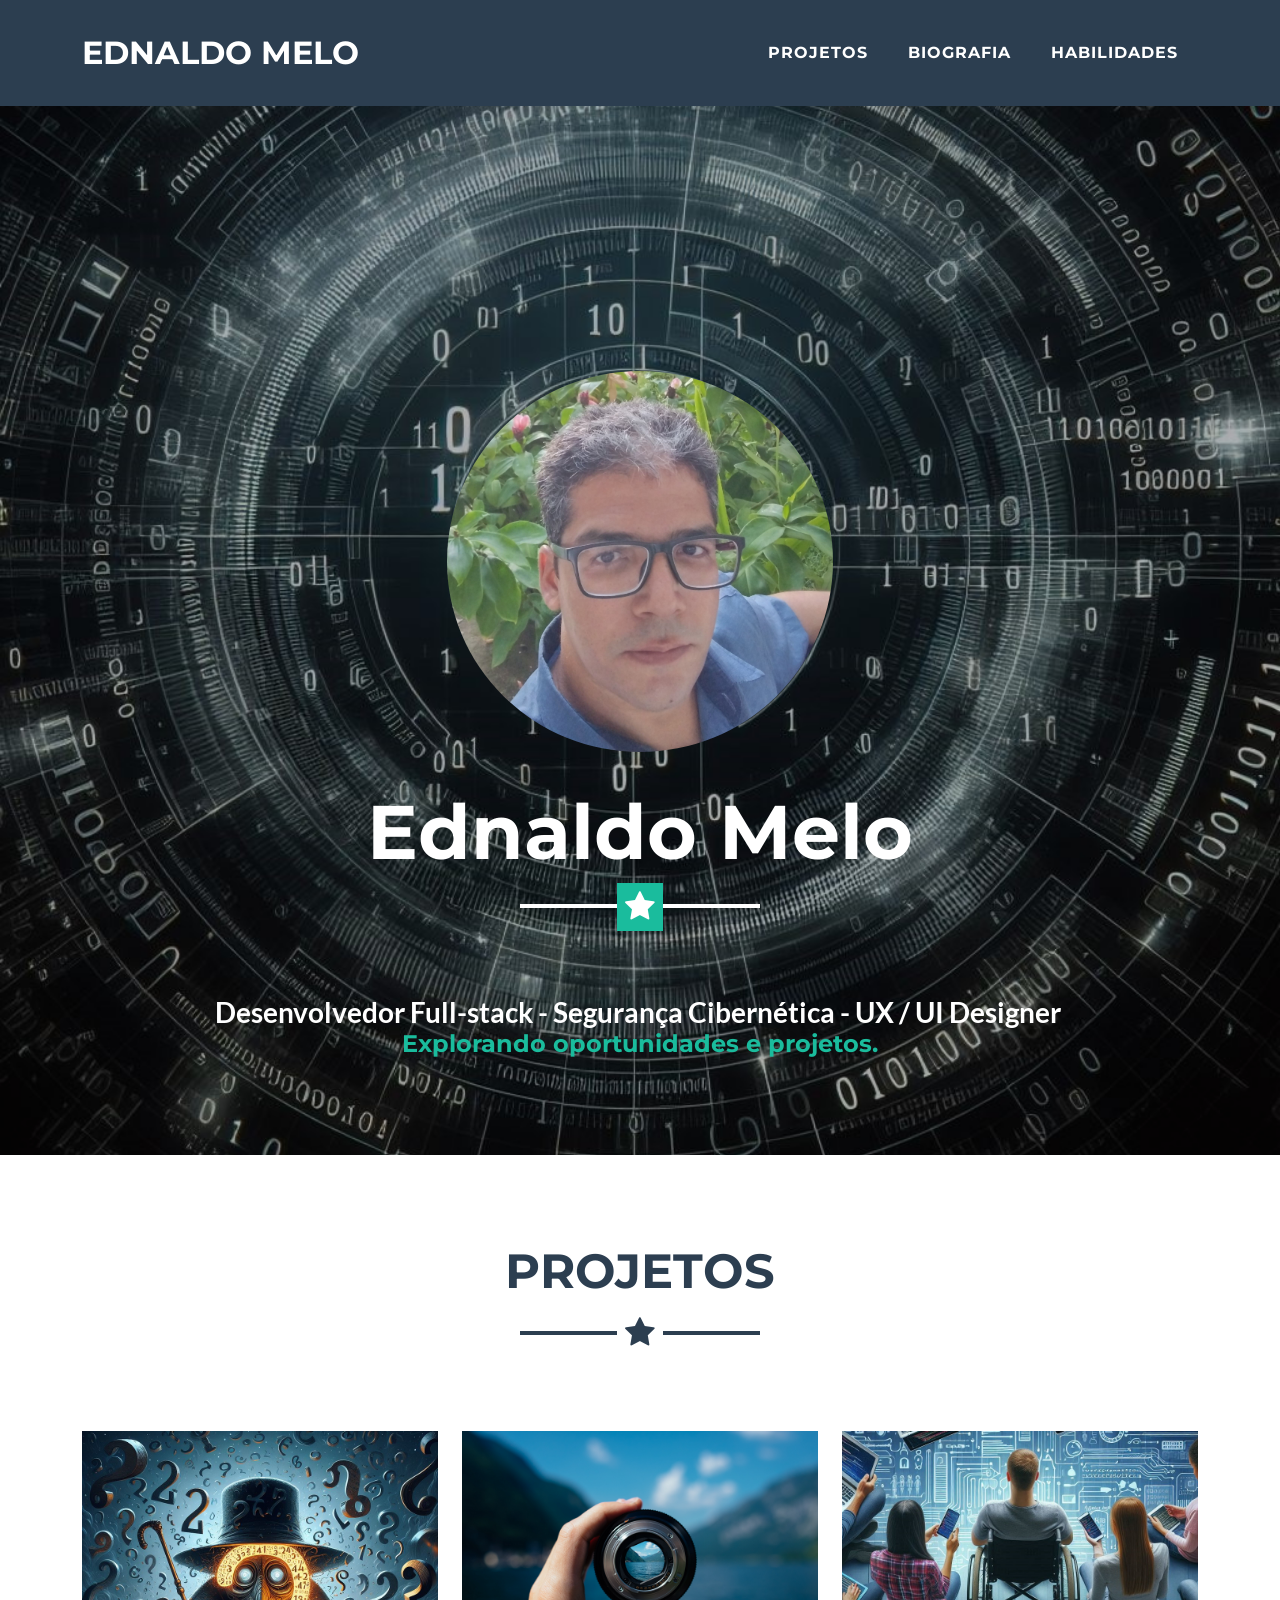
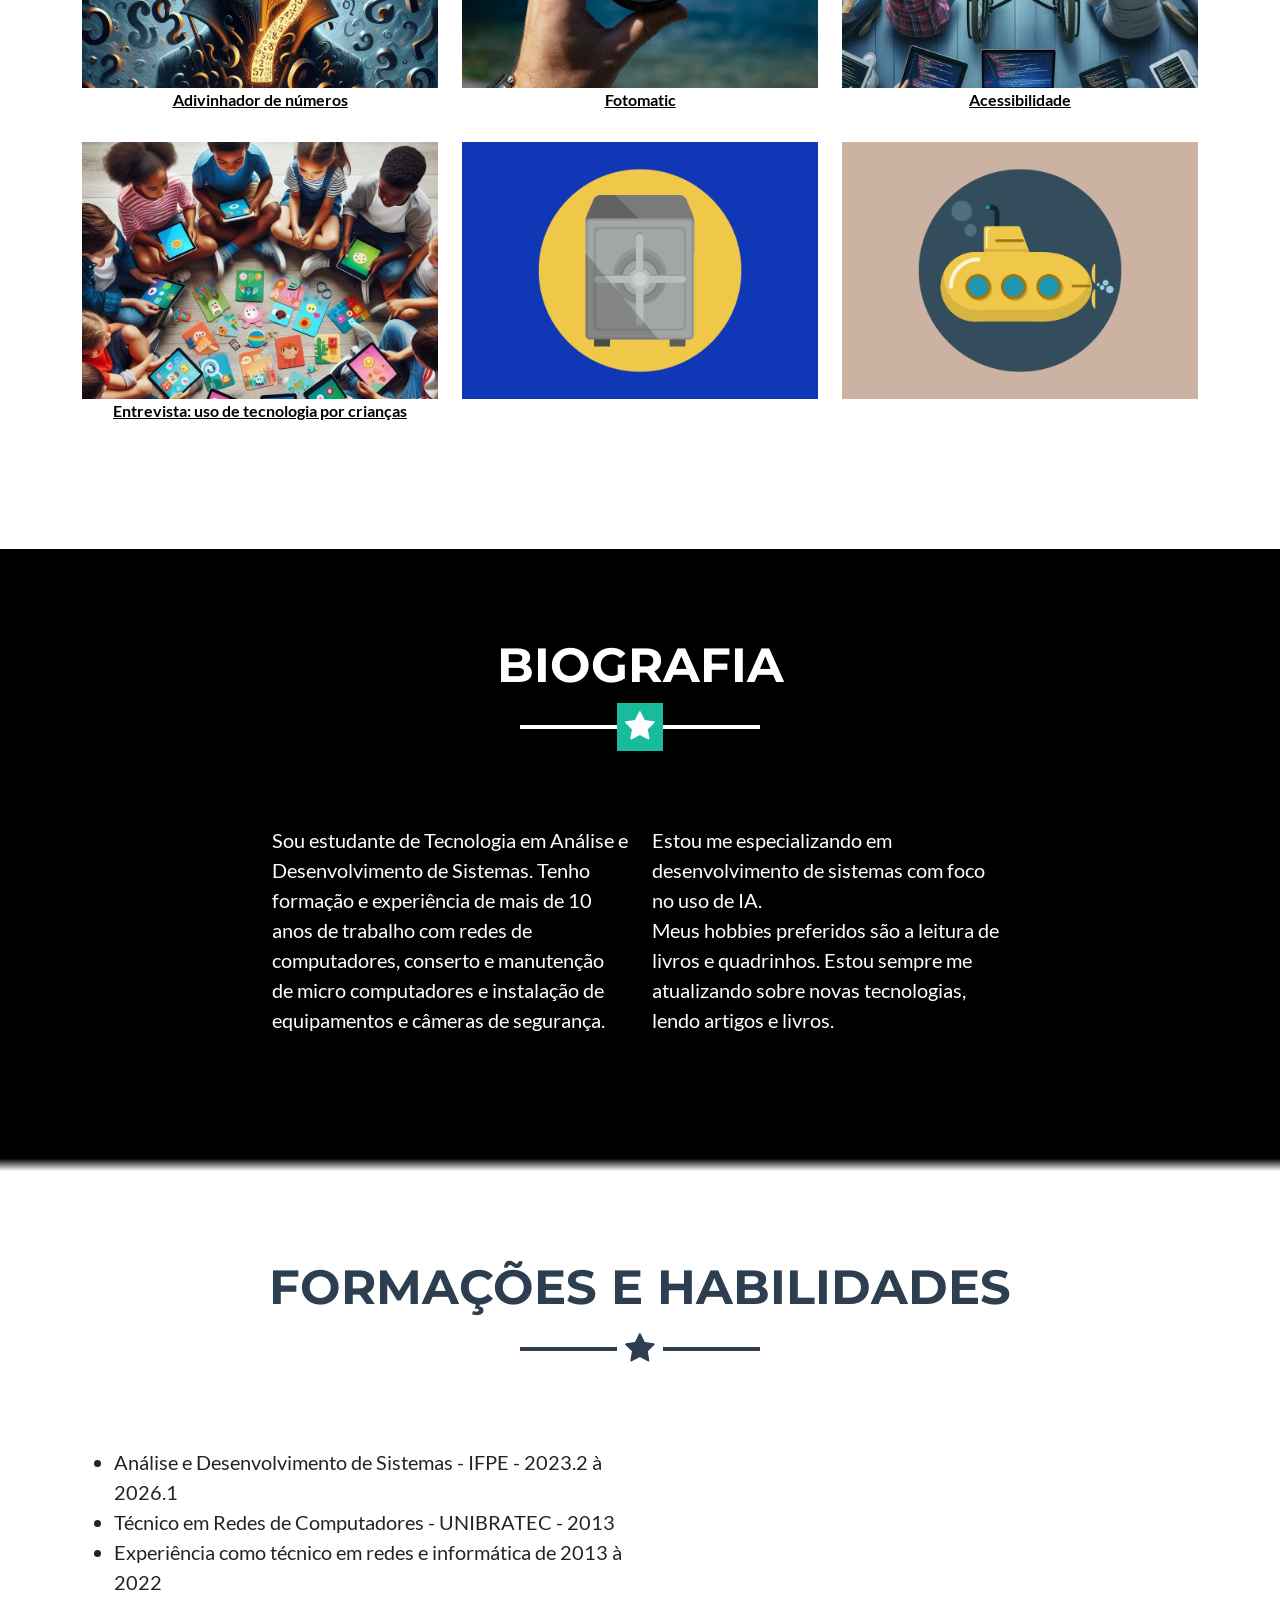
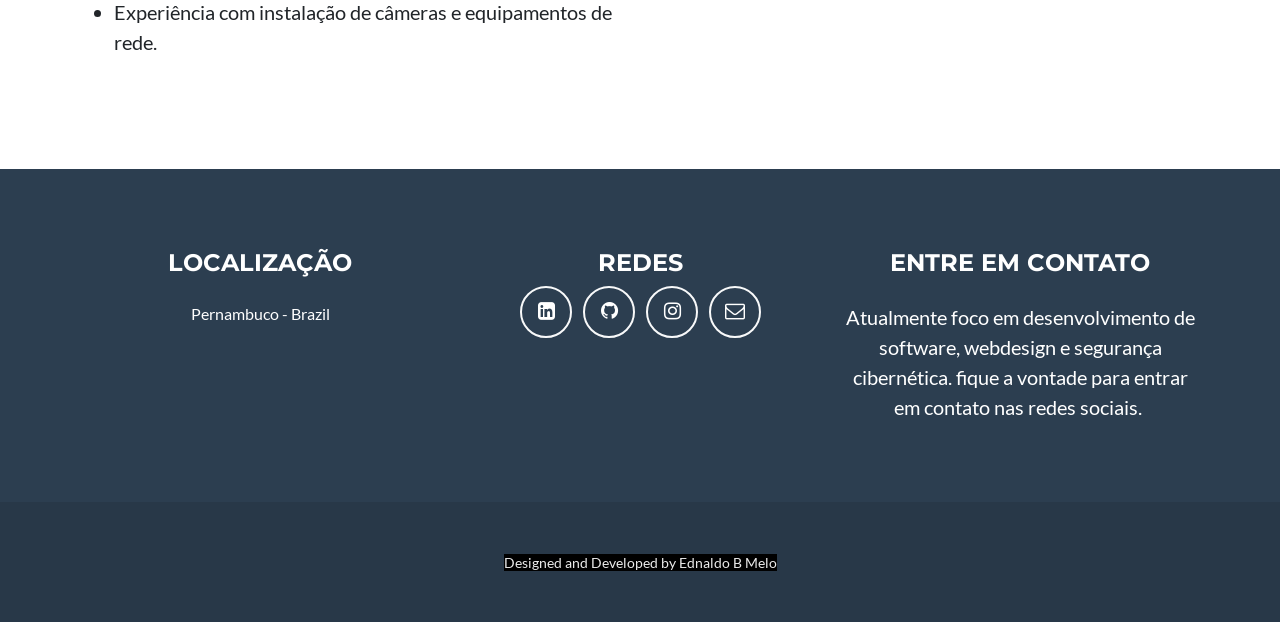
==== commit 80b73104: "inseri aws badge" ====
--- a/index.html
+++ b/index.html
@@ -6,9 +6,8 @@
     <meta name="viewport" content="width=device-width, initial-scale=1.0, shrink-to-fit=no">
     <title>Ednaldo Melo</title>
     <link rel="stylesheet" href="assets/bootstrap/css/bootstrap.min.css">
-    <link rel="stylesheet" href="assets/css/Lato.css">
-    <link rel="stylesheet" href="assets/css/Montserrat.css">
     <link rel="stylesheet" href="https://cdnjs.cloudflare.com/ajax/libs/font-awesome/4.7.0/css/font-awesome.min.css">
+    <link rel="stylesheet" href="assets/css/styles.min.css">
 </head>
 
 <body id="page-top" data-bs-spy="scroll" data-bs-target="#mainNav" data-bs-offset="72">
@@ -28,7 +27,7 @@
             <h1>Ednaldo Melo</h1>
             <hr class="star-light">
             <h2 class="font-weight-light mb-0">Desenvolvedor Full-stack - Segurança Cibernética - UX / UI Designer&nbsp;</h2>
-            <h4 class="text-primary text-opacity-25 font-weight-light mb-0" style="font-family: Montserrat, sans-serif;backdrop-filter: opacity(1);--bs-body-font-size: 2rem;--bs-body-font-weight: normal;">Explorando oportunidades e projetos.</h4>
+            <h4 class="text-primary text-opacity-25 font-weight-light mb-0" style="font-family: Montserrat, sans-serif;backdrop-filter: opacity(1);-webkit-backdrop-filter: opacity(1);--bs-body-font-size: 2rem;--bs-body-font-weight: normal;">Explorando oportunidades e projetos.</h4>
         </div>
     </header>
     <section id="portfolio" class="portfolio">
@@ -72,7 +71,7 @@
                     </a></div>
             </div>
         </div>
-    </section><!-- Start: Biografia -->
+    </section>
     <section class="text-white bg-primary mb-0" id="about" style="background: linear-gradient(black 98%, white 100%), var(--bs-blue);">
         <div class="container">
             <h2 class="text-uppercase text-center text-white">biografia</h2>
@@ -87,14 +86,13 @@
             </div>
             <div class="text-center mt-4"></div>
         </div>
-    </section><!-- End: Biografia -->
-    <!-- Start: Habilidades -->
+    </section>
     <section id="contact">
         <div class="container" style="padding-bottom: 0px;padding-top: 0px;">
             <h2 class="text-uppercase text-center text-secondary mb-0">formações e habilidades</h2>
             <hr class="star-dark mb-5">
             <div class="row">
-                <div class="col">
+                <div class="col-xl-6">
                     <ul style="font-size: 20px;">
                         <li>Análise e Desenvolvimento de Sistemas - IFPE - 2023.2 à 2026.1</li>
                         <li>Técnico em Redes de Computadores - UNIBRATEC - 2013</li>
@@ -102,9 +100,12 @@
                         <li>Experiência com instalação de câmeras e equipamentos de rede.</li>
                     </ul>
                 </div>
-            </div>
-        </div>
-    </section><!-- End: Habilidades -->
+                <div class="col"></div>
+                <div class="col"><div data-iframe-width="150" data-iframe-height="270" data-share-badge-id="3449c6de-ec80-45f7-8721-bbdbabfeb0f2" data-share-badge-host="https://www.credly.com"></div><script type="text/javascript" async src="//cdn.credly.com/assets/utilities/embed.js"></script></div>
+                <div class="col"></div>
+            </div>
+        </div>
+    </section>
     <footer class="text-center footer">
         <div class="container">
             <div class="row">
@@ -246,8 +247,8 @@
             </div>
         </div>
     </div>
-    <script src="https://cdn.jsdelivr.net/npm/bootstrap@5.3.2/dist/js/bootstrap.bundle.min.js"></script>
-    <script src="assets/js/freelancer.js"></script>
+    <script src="https://cdn.jsdelivr.net/npm/bootstrap@5.3.3/dist/js/bootstrap.bundle.min.js"></script>
+    <script src="assets/js/script.min.js"></script>
 </body>
 
 </html>
--- a/assets/css/styles.min.css
+++ b/assets/css/styles.min.css
@@ -0,0 +1 @@
+@font-face{font-family:Lato;src:url(../../assets/fonts/Lato-d5293ead5395b673d6471aba21ead960.woff2) format('woff2');font-weight:400;font-style:italic;font-display:swap;unicode-range:U+0100-02AF,U+0304,U+0308,U+0329,U+1E00-1E9F,U+1EF2-1EFF,U+2020,U+20A0-20AB,U+20AD-20C0,U+2113,U+2C60-2C7F,U+A720-A7FF}@font-face{font-family:Lato;src:url(../../assets/fonts/Lato-e2805e3f432a29638a666eae127e485c.woff2) format('woff2');font-weight:400;font-style:italic;font-display:swap;unicode-range:U+0000-00FF,U+0131,U+0152-0153,U+02BB-02BC,U+02C6,U+02DA,U+02DC,U+0304,U+0308,U+0329,U+2000-206F,U+2074,U+20AC,U+2122,U+2191,U+2193,U+2212,U+2215,U+FEFF,U+FFFD}@font-face{font-family:Lato;src:url(../../assets/fonts/Lato-75eb2bf6fa8af82d62c61bb4cac79e1d.woff2) format('woff2');font-weight:700;font-style:italic;font-display:swap;unicode-range:U+0100-02AF,U+0304,U+0308,U+0329,U+1E00-1E9F,U+1EF2-1EFF,U+2020,U+20A0-20AB,U+20AD-20C0,U+2113,U+2C60-2C7F,U+A720-A7FF}@font-face{font-family:Lato;src:url(../../assets/fonts/Lato-c889da661b7c58b0deecfbe8e821babb.woff2) format('woff2');font-weight:700;font-style:italic;font-display:swap;unicode-range:U+0000-00FF,U+0131,U+0152-0153,U+02BB-02BC,U+02C6,U+02DA,U+02DC,U+0304,U+0308,U+0329,U+2000-206F,U+2074,U+20AC,U+2122,U+2191,U+2193,U+2212,U+2215,U+FEFF,U+FFFD}@font-face{font-family:Lato;src:url(../../assets/fonts/Lato-86b6ba3051c727f86b5bebe10ec3d60e.woff2) format('woff2');font-weight:400;font-style:normal;font-display:swap;unicode-range:U+0100-02AF,U+0304,U+0308,U+0329,U+1E00-1E9F,U+1EF2-1EFF,U+2020,U+20A0-20AB,U+20AD-20C0,U+2113,U+2C60-2C7F,U+A720-A7FF}@font-face{font-family:Lato;src:url(../../assets/fonts/Lato-94b6e1f3e395174bc9a2ac26a293a78d.woff2) format('woff2');font-weight:400;font-style:normal;font-display:swap;unicode-range:U+0000-00FF,U+0131,U+0152-0153,U+02BB-02BC,U+02C6,U+02DA,U+02DC,U+0304,U+0308,U+0329,U+2000-206F,U+2074,U+20AC,U+2122,U+2191,U+2193,U+2212,U+2215,U+FEFF,U+FFFD}@font-face{font-family:Lato;src:url(../../assets/fonts/Lato-55e3fc6a5a6463f26fe1663dd67c13dc.woff2) format('woff2');font-weight:700;font-style:normal;font-display:swap;unicode-range:U+0100-02AF,U+0304,U+0308,U+0329,U+1E00-1E9F,U+1EF2-1EFF,U+2020,U+20A0-20AB,U+20AD-20C0,U+2113,U+2C60-2C7F,U+A720-A7FF}@font-face{font-family:Lato;src:url(../../assets/fonts/Lato-51893472f68d786b7cec684fd0a2af6d.woff2) format('woff2');font-weight:700;font-style:normal;font-display:swap;unicode-range:U+0000-00FF,U+0131,U+0152-0153,U+02BB-02BC,U+02C6,U+02DA,U+02DC,U+0304,U+0308,U+0329,U+2000-206F,U+2074,U+20AC,U+2122,U+2191,U+2193,U+2212,U+2215,U+FEFF,U+FFFD}@font-face{font-family:Montserrat;src:url(../../assets/fonts/Montserrat-99764e33f03a95926b938c6f56e08a4f.woff2) format('woff2');font-weight:400;font-style:normal;font-display:swap;unicode-range:U+0460-052F,U+1C80-1C88,U+20B4,U+2DE0-2DFF,U+A640-A69F,U+FE2E-FE2F}@font-face{font-family:Montserrat;src:url(../../assets/fonts/Montserrat-cc6c968bcebf02819ee3afff266119d9.woff2) format('woff2');font-weight:400;font-style:normal;font-display:swap;unicode-range:U+0301,U+0400-045F,U+0490-0491,U+04B0-04B1,U+2116}@font-face{font-family:Montserrat;src:url(../../assets/fonts/Montserrat-f32ddc894c166fbd8bc0d500ff2aeb3d.woff2) format('woff2');font-weight:400;font-style:normal;font-display:swap;unicode-range:U+0102-0103,U+0110-0111,U+0128-0129,U+0168-0169,U+01A0-01A1,U+01AF-01B0,U+0300-0301,U+0303-0304,U+0308-0309,U+0323,U+0329,U+1EA0-1EF9,U+20AB}@font-face{font-family:Montserrat;src:url(../../assets/fonts/Montserrat-bcb799eba0c324e431d5daac3e5ea6bf.woff2) format('woff2');font-weight:400;font-style:normal;font-display:swap;unicode-range:U+0100-02AF,U+0304,U+0308,U+0329,U+1E00-1E9F,U+1EF2-1EFF,U+2020,U+20A0-20AB,U+20AD-20C0,U+2113,U+2C60-2C7F,U+A720-A7FF}@font-face{font-family:Montserrat;src:url(../../assets/fonts/Montserrat-5cfb114945f0457bd5a940932bb8156d.woff2) format('woff2');font-weight:400;font-style:normal;font-display:swap;unicode-range:U+0000-00FF,U+0131,U+0152-0153,U+02BB-02BC,U+02C6,U+02DA,U+02DC,U+0304,U+0308,U+0329,U+2000-206F,U+2074,U+20AC,U+2122,U+2191,U+2193,U+2212,U+2215,U+FEFF,U+FFFD}@font-face{font-family:Montserrat;src:url(../../assets/fonts/Montserrat-99764e33f03a95926b938c6f56e08a4f.woff2) format('woff2');font-weight:700;font-style:normal;font-display:swap;unicode-range:U+0460-052F,U+1C80-1C88,U+20B4,U+2DE0-2DFF,U+A640-A69F,U+FE2E-FE2F}@font-face{font-family:Montserrat;src:url(../../assets/fonts/Montserrat-cc6c968bcebf02819ee3afff266119d9.woff2) format('woff2');font-weight:700;font-style:normal;font-display:swap;unicode-range:U+0301,U+0400-045F,U+0490-0491,U+04B0-04B1,U+2116}@font-face{font-family:Montserrat;src:url(../../assets/fonts/Montserrat-f32ddc894c166fbd8bc0d500ff2aeb3d.woff2) format('woff2');font-weight:700;font-style:normal;font-display:swap;unicode-range:U+0102-0103,U+0110-0111,U+0128-0129,U+0168-0169,U+01A0-01A1,U+01AF-01B0,U+0300-0301,U+0303-0304,U+0308-0309,U+0323,U+0329,U+1EA0-1EF9,U+20AB}@font-face{font-family:Montserrat;src:url(../../assets/fonts/Montserrat-bcb799eba0c324e431d5daac3e5ea6bf.woff2) format('woff2');font-weight:700;font-style:normal;font-display:swap;unicode-range:U+0100-02AF,U+0304,U+0308,U+0329,U+1E00-1E9F,U+1EF2-1EFF,U+2020,U+20A0-20AB,U+20AD-20C0,U+2113,U+2C60-2C7F,U+A720-A7FF}@font-face{font-family:Montserrat;src:url(../../assets/fonts/Montserrat-5cfb114945f0457bd5a940932bb8156d.woff2) format('woff2');font-weight:700;font-style:normal;font-display:swap;unicode-range:U+0000-00FF,U+0131,U+0152-0153,U+02BB-02BC,U+02C6,U+02DA,U+02DC,U+0304,U+0308,U+0329,U+2000-206F,U+2074,U+20AC,U+2122,U+2191,U+2193,U+2212,U+2215,U+FEFF,U+FFFD}
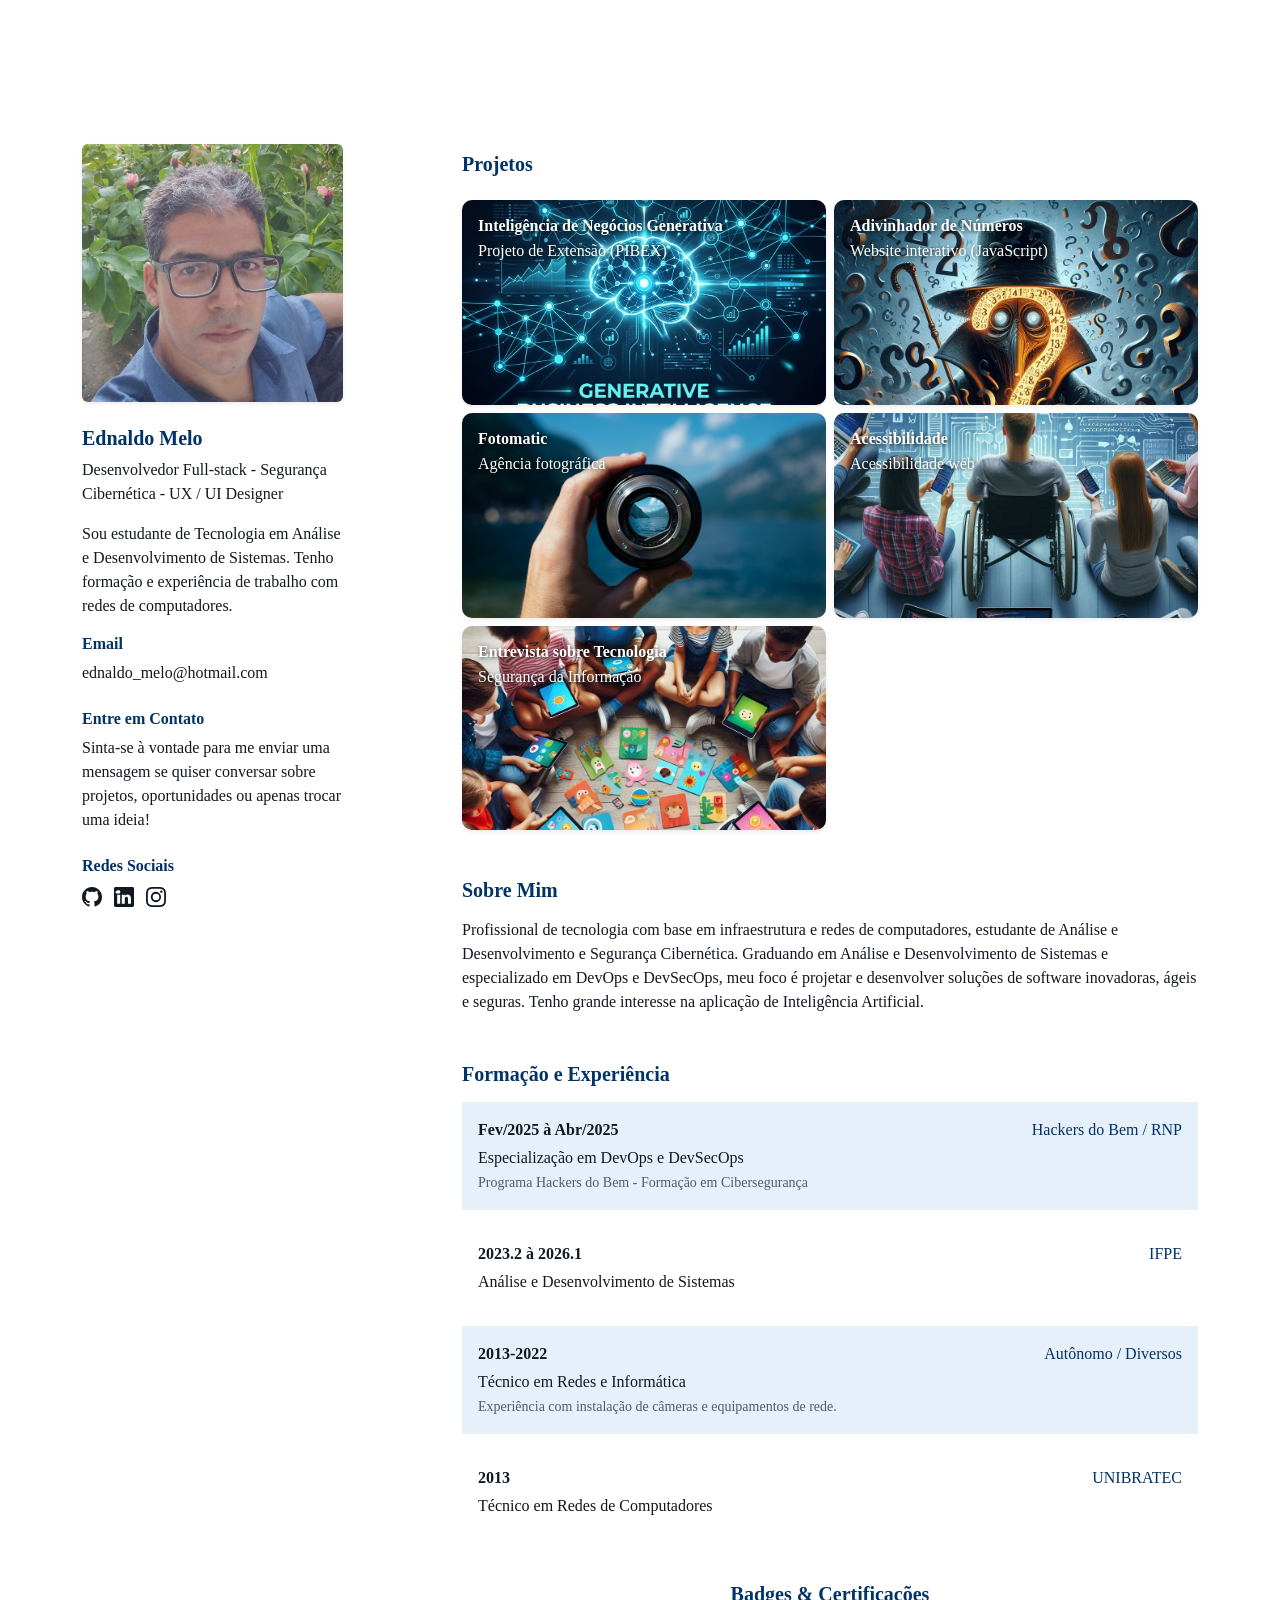
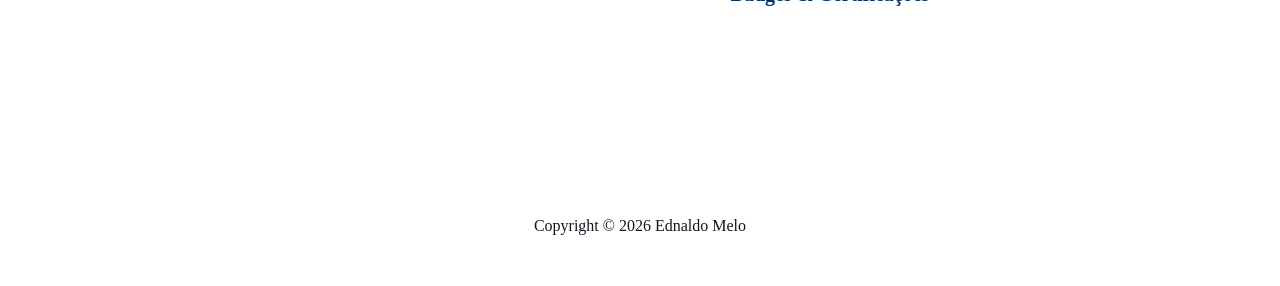
==== commit a0f3fc21: "Update portfolio with new colors and projects" ====
--- a/index.html
+++ b/index.html
@@ -1,253 +1,229 @@
 <!DOCTYPE html>
-<html data-bs-theme="light" lang="en">
+<html data-bs-theme="light" lang="pt-br">
 
 <head>
     <meta charset="utf-8">
     <meta name="viewport" content="width=device-width, initial-scale=1.0, shrink-to-fit=no">
-    <title>Ednaldo Melo</title>
+    <title>Home - Ednaldo Melo</title>
     <link rel="stylesheet" href="assets/bootstrap/css/bootstrap.min.css">
-    <link rel="stylesheet" href="https://cdnjs.cloudflare.com/ajax/libs/font-awesome/4.7.0/css/font-awesome.min.css">
     <link rel="stylesheet" href="assets/css/styles.min.css">
+    <style>
+        .project-item {
+            transition: transform 0.3s ease, box-shadow 0.3s ease;
+            overflow: hidden;
+            border-radius: 10px;
+        }
+
+        .project-item:hover {
+            transform: translateY(-5px);
+            box-shadow: 0 .5rem 1rem rgba(0, 0, 0, .15) !important;
+        }
+
+        .project-item .card-img-top {
+            aspect-ratio: 16/9;
+            object-fit: cover;
+            width: 100%;
+        }
+    </style>
 </head>
 
-<body id="page-top" data-bs-spy="scroll" data-bs-target="#mainNav" data-bs-offset="72">
-    <nav class="navbar navbar-expand-lg fixed-top bg-secondary text-uppercase navbar-light" id="mainNav">
-        <div class="container"><a class="navbar-brand" href="#page-top">EDNALDO MELO</a><button data-bs-toggle="collapse" data-bs-target="#navbarResponsive" class="navbar-toggler text-white bg-primary navbar-toggler-right text-uppercase rounded" aria-controls="navbarResponsive" aria-expanded="false" aria-label="Toggle navigation"><i class="fa fa-bars"></i></button>
-            <div class="collapse navbar-collapse" id="navbarResponsive">
-                <ul class="navbar-nav ms-auto">
-                    <li class="nav-item mx-0 mx-lg-1"><a class="nav-link py-3 px-0 px-lg-3 rounded" href="#portfolio">projetos</a></li>
-                    <li class="nav-item mx-0 mx-lg-1"><a class="nav-link py-3 px-0 px-lg-3 rounded" href="#about">biografia</a></li>
-                    <li class="nav-item mx-0 mx-lg-1"><a class="nav-link py-3 px-0 px-lg-3 rounded" href="#contact">habilidades</a></li>
-                </ul>
-            </div>
-        </div>
-    </nav>
-    <header class="text-center text-white bg-primary masthead" style="opacity: 0.99;background: url(&quot;assets/img/Fundo_3.jpeg&quot;) center / cover no-repeat, rgb(0,178,255);transform: perspective(0px);">
-        <div class="container" style="opacity: 1;"><img class="rounded-circle img-fluid d-block mx-auto mb-5 pe-0" src="assets/img/perfil2.jpg" style="width: 386px;padding: 0px;padding-right: 0px;margin: 169px;" width="309" height="305">
-            <h1>Ednaldo Melo</h1>
-            <hr class="star-light">
-            <h2 class="font-weight-light mb-0">Desenvolvedor Full-stack - Segurança Cibernética - UX / UI Designer&nbsp;</h2>
-            <h4 class="text-primary text-opacity-25 font-weight-light mb-0" style="font-family: Montserrat, sans-serif;backdrop-filter: opacity(1);-webkit-backdrop-filter: opacity(1);--bs-body-font-size: 2rem;--bs-body-font-weight: normal;">Explorando oportunidades e projetos.</h4>
-        </div>
-    </header>
-    <section id="portfolio" class="portfolio">
+<body>
+    <section class="my-5">
         <div class="container">
-            <h2 class="text-uppercase text-center text-secondary">projetos</h2>
-            <hr class="star-dark mb-5">
             <div class="row">
-                <div class="col-md-6 col-lg-4"><a class="d-block mx-auto portfolio-item" href="#portfolio-modal-1" data-bs-toggle="modal">
-                        <div class="d-flex portfolio-item-caption position-absolute h-100 w-100" title="Adivinhador de numeros">
-                            <div class="text-center text-white my-auto portfolio-item-caption-content w-100"><i class="fa fa-search-plus fa-3x"></i></div>
-                        </div><img class="img-fluid" src="assets/img/adivinhador.png">
-                        <p style="color: var(--bs-emphasis-color);text-align: center;font-family: Lato, sans-serif;font-weight: bold;text-decoration:  underline;">Adivinhador de números</p>
-                    </a></div>
-                <div class="col-md-6 col-lg-4"><a class="d-block mx-auto portfolio-item" href="#portfolio-modal-2" data-bs-toggle="modal">
-                        <div class="d-flex portfolio-item-caption position-absolute h-100 w-100">
-                            <div class="text-center text-white my-auto portfolio-item-caption-content w-100"><i class="fa fa-search-plus fa-3x"></i></div>
-                        </div><img class="img-fluid" src="assets/img/fotomatic.png">
-                        <p style="color: var(--bs-emphasis-color);text-align: center;font-family: Lato, sans-serif;font-weight: bold;text-decoration:  underline;">Fotomatic</p>
-                    </a></div>
-                <div class="col-md-6 col-lg-4"><a class="d-block mx-auto portfolio-item" href="#portfolio-modal-3" data-bs-toggle="modal">
-                        <div class="d-flex portfolio-item-caption position-absolute h-100 w-100">
-                            <div class="text-center text-white my-auto portfolio-item-caption-content w-100"><i class="fa fa-search-plus fa-3x"></i></div>
-                        </div><img class="img-fluid" src="assets/img/acessibilidade.jpeg">
-                        <p style="color: var(--bs-emphasis-color);text-align: center;font-family: Lato, sans-serif;font-weight: bold;text-decoration:  underline;">Acessibilidade</p>
-                    </a></div>
-                <div class="col-md-6 col-lg-4"><a class="d-block mx-auto portfolio-item" href="#portfolio-modal-4" data-bs-toggle="modal">
-                        <div class="d-flex portfolio-item-caption position-absolute h-100 w-100">
-                            <div class="text-center text-white my-auto portfolio-item-caption-content w-100"><i class="fa fa-search-plus fa-3x"></i></div>
-                        </div><img class="img-fluid" src="assets/img/entrevista.jpeg">
-                        <p style="color: var(--bs-emphasis-color);text-align: center;font-family: Lato, sans-serif;font-weight: bold;text-decoration:  underline;">Entrevista: uso de tecnologia por crianças</p>
-                    </a></div>
-                <div class="col-md-6 col-lg-4"><a class="d-block mx-auto portfolio-item" href="#portfolio-modal-5" data-bs-toggle="modal">
-                        <div class="d-flex portfolio-item-caption position-absolute h-100 w-100">
-                            <div class="text-center text-white my-auto portfolio-item-caption-content w-100"><i class="fa fa-search-plus fa-3x"></i></div>
-                        </div><img class="img-fluid" src="assets/img/portfolio/safe.png">
-                    </a></div>
-                <div class="col-md-6 col-lg-4"><a class="d-block mx-auto portfolio-item" href="#portfolio-modal-6" data-bs-toggle="modal">
-                        <div class="d-flex portfolio-item-caption position-absolute h-100 w-100">
-                            <div class="text-center text-white my-auto portfolio-item-caption-content w-100"><i class="fa fa-search-plus fa-3x"></i></div>
-                        </div><img class="img-fluid" src="assets/img/portfolio/submarine.png">
-                    </a></div>
+                <div class="col-lg-3">
+                    <div class="row row-cols-1 row-cols-sm-2 row-cols-lg-1 mb-5 mb-md-3">
+                        <div class="col-sm-4"><img class="img-fluid border rounded border-0 shadow-sm mb-4"
+                                alt="Ednaldo Melo" src="assets/img/perfil2.jpg"></div>
+                        <div class="col-sm-8 order-sm-first order-lg-last">
+                            <h3 class="fs-5 fw-bold text-primary">Ednaldo Melo</h3>
+                            <p>Desenvolvedor Full-stack - Segurança Cibernética - UX / UI Designer</p>
+                            <p>Sou estudante de Tecnologia em Análise e Desenvolvimento de Sistemas. Tenho formação e
+                                experiência de trabalho com redes de computadores.</p>
+                            <h3 class="fs-6 fw-bold text-primary">Email</h3>
+                            <p>ednaldo_melo@hotmail.com</p>
+                            <div class="mt-4 mb-4">
+                                <h3 class="fs-6 fw-bold text-primary">Entre em Contato</h3>
+                                <p>Sinta-se à vontade para me enviar uma mensagem se quiser conversar sobre projetos,
+                                    oportunidades ou apenas trocar uma ideia!</p>
+                            </div>
+                            <h3 class="fs-6 fw-bold text-primary">Redes Sociais</h3>
+                            <ul class="list-inline">
+                                <li class="list-inline-item"><a class="text-reset" href="https://github.com/edmelo"
+                                        target="_blank"><svg class="bi bi-github fs-5"
+                                            xmlns="http://www.w3.org/2000/svg" width="1em" height="1em"
+                                            fill="currentColor" viewBox="0 0 16 16">
+                                            <path
+                                                d="M8 0C3.58 0 0 3.58 0 8c0 3.54 2.29 6.53 5.47 7.59.4.07.55-.17.55-.38 0-.19-.01-.82-.01-1.49-2.01.37-2.53-.49-2.69-.94-.09-.23-.48-.94-.82-1.13-.28-.15-.68-.52-.01-.53.63-.01 1.08.58 1.23.82.72 1.21 1.87.87 2.33.66.07-.52.28-.87.51-1.07-1.78-.2-3.64-.89-3.64-3.95 0-.87.31-1.59.82-2.15-.08-.2-.36-1.02.08-2.12 0 0 .67-.21 2.2.82.64-.18 1.32-.27 2-.27s1.36.09 2 .27c1.53-1.04 2.2-.82 2.2-.82.44 1.1.16 1.92.08 2.12.51.56.82 1.27.82 2.15 0 3.07-1.87 3.75-3.65 3.95.29.25.54.73.54 1.48 0 1.07-.01 1.93-.01 2.2 0 .21.15.46.55.38A8.01 8.01 0 0 0 16 8c0-4.42-3.58-8-8-8">
+                                            </path>
+                                        </svg></a></li>
+                                <li class="list-inline-item"><a class="text-reset"
+                                        href="https://www.linkedin.com/in/ednaldomelo/" target="_blank"><svg
+                                            class="bi bi-linkedin fs-5" xmlns="http://www.w3.org/2000/svg" width="1em"
+                                            height="1em" fill="currentColor" viewBox="0 0 16 16">
+                                            <path
+                                                d="M0 1.146C0 .513.526 0 1.175 0h13.65C15.474 0 16 .513 16 1.146v13.708c0 .633-.526 1.146-1.175 1.146H1.175C.526 16 0 15.487 0 14.854zm4.943 12.248V6.169H2.542v7.225zm-1.2-8.212c.837 0 1.358-.554 1.358-1.248-.015-.709-.52-1.248-1.342-1.248S1.2 3.226 1.2 3.918c0 .695.52 1.248 1.327 1.248zm4.908 8.212V9.359c0-.216.016-.432.08-.586.173-.431.568-.878 1.232-.878.869 0 1.216.662 1.216 1.634v3.865h2.401V9.25c0-2.22-1.184-3.252-2.764-3.252-1.274 0-1.845.7-2.165 1.193v.025h-.016l.016-.025V6.169h-2.4c.03.678 0 7.225 0 7.225z">
+                                            </path>
+                                        </svg></a></li>
+                                <li class="list-inline-item"><a class="text-reset"
+                                        href="https://www.instagram.com/ednaldobmelo/?hl=pt-br" target="_blank"><svg
+                                            class="bi bi-instagram fs-5" xmlns="http://www.w3.org/2000/svg" width="1em"
+                                            height="1em" fill="currentColor" viewBox="0 0 16 16">
+                                            <path
+                                                d="M8 0C5.829 0 5.556.01 4.703.048 3.85.088 3.269.222 2.76.42a3.9 3.9 0 0 0-1.417.923A3.9 3.9 0 0 0 .42 2.76C.222 3.268.087 3.85.048 4.7.01 5.555 0 5.827 0 8.001c0 2.172.01 2.444.048 3.297.04.852.174 1.433.372 1.942.205.526.478.972.923 1.417.444.445.89.719 1.416.923.51.198 1.09.333 1.942.372C5.555 15.99 5.827 16 8 16s2.444-.01 3.298-.048c.851-.04 1.434-.174 1.943-.372a3.9 3.9 0 0 0 1.416-.923c.445-.445.718-.891.923-1.417.197-.509.332-1.09.372-1.942C15.99 10.445 16 10.173 16 8s-.01-2.445-.048-3.299c-.04-.851-.175-1.433-.372-1.941a3.9 3.9 0 0 0-.923-1.417A3.9 3.9 0 0 0 13.24.42c-.51-.198-1.092-.333-1.943-.372C10.443.01 10.172 0 7.998 0zm-.717 1.442h.718c2.136 0 2.389.007 3.232.046.78.035 1.204.166 1.486.275.373.145.64.319.92.599s.453.546.598.92c.11.281.24.705.275 1.485.039.843.047 1.096.047 3.231s-.008 2.389-.047 3.232c-.035.78-.166 1.203-.275 1.485a2.5 2.5 0 0 1-.599.919c-.28.28-.546.453-.92.598-.28.11-.704.24-1.485.276-.843.038-1.096.047-3.232.047s-2.39-.009-3.233-.047c-.78-.036-1.203-.166-1.485-.276a2.5 2.5 0 0 1-.92-.598 2.5 2.5 0 0 1-.6-.92c-.109-.281-.24-.705-.275-1.485-.038-.843-.046-1.096-.046-3.233s.008-2.388.046-3.231c.036-.78.166-1.204.276-1.486.145-.373.319-.64.599-.92s.546-.453.92-.598c.282-.11.705-.24 1.485-.276.738-.034 1.024-.044 2.515-.045zm4.988 1.328a.96.96 0 1 0 0 1.92.96.96 0 0 0 0-1.92m-4.27 1.122a4.109 4.109 0 1 0 0 8.217 4.109 4.109 0 0 0 0-8.217m0 1.441a2.667 2.667 0 1 1 0 5.334 2.667 2.667 0 0 1 0-5.334">
+                                            </path>
+                                        </svg></a></li>
+                            </ul>
+                        </div>
+                    </div>
+                </div>
+                <div class="col-lg-8 offset-lg-1">
+                    <div class="row mb-5">
+                        <div class="col">
+                            <h2 class="fs-5 fw-bold text-primary mb-3">Projetos</h2>
+                            <div data-bss-type="blog-loop">
+                                <div class="row gx-2 gy-2 row-cols-1 row-cols-md-2 row-cols-lg-2"
+                                    data-bss-type="blog-loop-base">
+                                    <div class="col" data-bss-type="blog-loop-item">
+                                        <div class="card border-0 project-item shadow-sm h-100"><a
+                                                class="stretched-link text-decoration-none"
+                                                href="projects/pibex.html"></a><img
+                                                class="card-img w-100 d-block card-img-top"
+                                                alt="Inteligência de Negócios Generativa" src="assets/img/pibex.png">
+                                            <div class="card-img-overlay text-white">
+                                                <h4 class="fs-6 fw-bold mb-1">Inteligência de Negócios Generativa</h4>
+                                                <p class="mb-0">Projeto de Extensão (PIBEX)</p>
+                                            </div>
+                                        </div>
+                                    </div>
+                                    <div class="col" data-bss-type="blog-loop-item">
+                                        <div class="card border-0 project-item shadow-sm h-100"><a
+                                                class="stretched-link text-decoration-none"
+                                                href="projects/adivinhador.html"></a><img
+                                                class="card-img w-100 d-block card-img-top" alt="Adivinhador de números"
+                                                src="assets/img/adivinhador.png">
+                                            <div class="card-img-overlay text-white">
+                                                <h4 class="fs-6 fw-bold mb-1">Adivinhador de Números</h4>
+                                                <p class="mb-0">Website interativo (JavaScript)</p>
+                                            </div>
+                                        </div>
+                                    </div>
+                                    <div class="col" data-bss-type="blog-loop-item">
+                                        <div class="card border-0 project-item shadow-sm h-100"><a
+                                                class="stretched-link text-decoration-none"
+                                                href="projects/fotomatic.html"></a><img
+                                                class="card-img w-100 d-block card-img-top" alt="Fotomatic"
+                                                src="assets/img/fotomatic.png">
+                                            <div class="card-img-overlay text-white">
+                                                <h4 class="fs-6 fw-bold mb-1">Fotomatic</h4>
+                                                <p class="mb-0">Agência fotográfica</p>
+                                            </div>
+                                        </div>
+                                    </div>
+                                    <div class="col" data-bss-type="blog-loop-item">
+                                        <div class="card border-0 project-item shadow-sm h-100"><a
+                                                class="stretched-link text-decoration-none"
+                                                href="projects/acessibilidade.html"></a><img
+                                                class="card-img w-100 d-block card-img-top" alt="Acessibilidade"
+                                                src="assets/img/acessibilidade.jpeg">
+                                            <div class="card-img-overlay text-white">
+                                                <h4 class="fs-6 fw-bold mb-1">Acessibilidade</h4>
+                                                <p class="mb-0">Acessibilidade web</p>
+                                            </div>
+                                        </div>
+                                    </div>
+                                    <div class="col" data-bss-type="blog-loop-item">
+                                        <div class="card border-0 project-item shadow-sm h-100"><a
+                                                class="stretched-link text-decoration-none"
+                                                href="projects/entrevista.html"></a><img
+                                                class="card-img w-100 d-block card-img-top"
+                                                alt="Entrevista: uso de tecnologia por crianças"
+                                                src="assets/img/entrevista.jpeg">
+                                            <div class="card-img-overlay text-white">
+                                                <h4 class="fs-6 fw-bold mb-1">Entrevista sobre Tecnologia</h4>
+                                                <p class="mb-0">Segurança da Informação</p>
+                                            </div>
+                                        </div>
+                                    </div>
+                                </div>
+                            </div>
+                        </div>
+                    </div>
+                    <div class="row">
+                        <div class="col">
+                            <div class="mb-5">
+                                <h3 class="fs-5 fw-bold text-primary mb-3">Sobre Mim</h3>
+                                <p>Profissional de tecnologia com base em infraestrutura e redes de computadores,
+                                    estudante de Análise e Desenvolvimento e Segurança Cibernética. Graduando em Análise
+                                    e Desenvolvimento de Sistemas e especializado em DevOps e DevSecOps, meu foco é
+                                    projetar e desenvolver soluções de software inovadoras, ágeis e seguras. Tenho
+                                    grande interesse na aplicação de Inteligência Artificial.</p>
+                            </div>
+                            <div>
+                                <h3 class="fs-5 fw-bold text-primary mb-3">Formação e Experiência</h3>
+                                <div class="bg-primary-subtle d-md-flex justify-content-md-between p-3 mb-3">
+                                    <div class="mb-3 mb-md-0">
+                                        <p class="fw-bold mb-1">Fev/2025 à Abr/2025</p>
+                                        <p class="mb-0">Especialização em DevOps e DevSecOps</p>
+                                        <small class="text-muted">Programa Hackers do Bem - Formação em
+                                            Cibersegurança</small>
+                                    </div>
+                                    <div class="text-md-end">
+                                        <p class="text-primary mb-1">Hackers do Bem / RNP</p>
+                                    </div>
+                                </div>
+                                <div class="d-md-flex justify-content-md-between p-3 mb-3">
+                                    <div class="mb-3 mb-md-0">
+                                        <p class="fw-bold mb-1">2023.2 à 2026.1</p>
+                                        <p class="mb-0">Análise e Desenvolvimento de Sistemas</p>
+                                    </div>
+                                    <div class="text-md-end">
+                                        <p class="text-primary mb-1">IFPE</p>
+                                    </div>
+                                </div>
+                                <div class="bg-primary-subtle d-md-flex justify-content-md-between p-3 mb-3">
+                                    <div class="mb-3 mb-md-0">
+                                        <p class="fw-bold mb-1">2013-2022</p>
+                                        <p class="mb-0">Técnico em Redes e Informática</p>
+                                        <small class="text-muted">Experiência com instalação de câmeras e equipamentos
+                                            de rede.</small>
+                                    </div>
+                                    <div class="text-md-end">
+                                        <p class="text-primary mb-1">Autônomo / Diversos</p>
+                                    </div>
+                                </div>
+                                <div class="d-md-flex justify-content-md-between p-3 mb-3">
+                                    <div class="mb-3 mb-md-0">
+                                        <p class="fw-bold mb-1">2013</p>
+                                        <p class="mb-0">Técnico em Redes de Computadores</p>
+                                    </div>
+                                    <div class="text-md-end">
+                                        <p class="text-primary mb-1">UNIBRATEC</p>
+                                    </div>
+                                </div>
+                            </div>
+
+                            <div class="mt-5 text-center">
+                                <h3 class="fs-5 fw-bold text-primary mb-3">Badges & Certificações</h3>
+                                <div data-iframe-width="150" data-iframe-height="270"
+                                    data-share-badge-id="3449c6de-ec80-45f7-8721-bbdbabfeb0f2"
+                                    data-share-badge-host="https://www.credly.com"></div>
+                                <script type="text/javascript" async
+                                    src="https://cdn.credly.com/assets/utilities/embed.js"></script>
+                            </div>
+                        </div>
+                    </div>
+                </div>
             </div>
         </div>
     </section>
-    <section class="text-white bg-primary mb-0" id="about" style="background: linear-gradient(black 98%, white 100%), var(--bs-blue);">
-        <div class="container">
-            <h2 class="text-uppercase text-center text-white">biografia</h2>
-            <hr class="star-light mb-5">
-            <div class="row">
-                <div class="col-lg-4 ms-auto">
-                    <p class="lead">Sou estudante de Tecnologia em Análise e Desenvolvimento de Sistemas. Tenho formação e experiência de mais de 10 anos de trabalho com redes de computadores, conserto e manutenção de micro computadores e instalação de equipamentos e câmeras de segurança.</p>
-                </div>
-                <div class="col-lg-4 me-auto">
-                    <p class="lead">Estou me especializando em desenvolvimento de sistemas com foco no uso de IA.<br>Meus hobbies preferidos são a leitura de livros e quadrinhos. Estou sempre me atualizando sobre novas tecnologias, lendo artigos e livros.&nbsp;</p>
-                </div>
-            </div>
-            <div class="text-center mt-4"></div>
-        </div>
-    </section>
-    <section id="contact">
-        <div class="container" style="padding-bottom: 0px;padding-top: 0px;">
-            <h2 class="text-uppercase text-center text-secondary mb-0">formações e habilidades</h2>
-            <hr class="star-dark mb-5">
-            <div class="row">
-                <div class="col-xl-6">
-                    <ul style="font-size: 20px;">
-                        <li>Análise e Desenvolvimento de Sistemas - IFPE - 2023.2 à 2026.1</li>
-                        <li>Técnico em Redes de Computadores - UNIBRATEC - 2013</li>
-                        <li>Experiência como técnico em redes e informática de 2013 à 2022</li>
-                        <li>Experiência com instalação de câmeras e equipamentos de rede.</li>
-                    </ul>
-                </div>
-                <div class="col"></div>
-                <div class="col"><div data-iframe-width="150" data-iframe-height="270" data-share-badge-id="3449c6de-ec80-45f7-8721-bbdbabfeb0f2" data-share-badge-host="https://www.credly.com"></div><script type="text/javascript" async src="//cdn.credly.com/assets/utilities/embed.js"></script></div>
-                <div class="col"></div>
-            </div>
-        </div>
-    </section>
-    <footer class="text-center footer">
-        <div class="container">
-            <div class="row">
-                <div class="col-md-4 mb-5 mb-lg-0">
-                    <h4 class="text-uppercase mb-4">localização</h4>
-                    <p>Pernambuco - Brazil</p>
-                </div>
-                <div class="col-md-4 mb-5 mb-lg-0">
-                    <h4 class="text-uppercase">redes</h4>
-                    <ul class="list-inline">
-                        <li class="list-inline-item"><a class="btn btn-outline-light text-center btn-social rounded-circle" role="button" href="https://www.linkedin.com/in/ednaldomelo/" target="_blank"><i class="fa fa-linkedin-square fa-fw"></i></a></li>
-                        <li class="list-inline-item"><a class="btn btn-outline-light text-center btn-social rounded-circle" role="button" href="https://github.com/edmelo" target="_blank"><i class="fa fa-github fa-fw"></i></a></li>
-                        <li class="list-inline-item"><a class="btn btn-outline-light text-center btn-social rounded-circle" role="button" href="https://www.instagram.com/ednaldobmelo/?hl=pt-br" target="_blank"><i class="fa fa-instagram fa-fw"></i></a></li>
-                        <li class="list-inline-item"><a class="btn btn-outline-light text-center btn-social rounded-circle" role="button" href="mailto:ednaldo_melo@hotmail.com" target="_blank"><i class="fa fa-envelope-o fa-fw"></i></a></li>
-                    </ul>
-                </div>
-                <div class="col-md-4">
-                    <h4 class="text-uppercase mb-4">Entre em contato</h4>
-                    <p class="lead mb-0"><span class="text-start">Atualmente foco em desenvolvimento de software, webdesign e segurança cibernética. fique a vontade para entrar em contato nas redes sociais.&nbsp;</span></p>
-                </div>
-            </div>
+    <footer class="text-center">
+        <div class="container text-muted py-4 py-lg-5">
+            <p class="mb-0">Copyright © 2026 Ednaldo Melo</p>
         </div>
     </footer>
-    <div class="text-center text-white copyright py-4">
-        <div class="container"><small><br><span style="color: rgba(255, 255, 255, 0.92); background-color: rgb(0, 0, 0);">Designed and Developed by Ednaldo B Melo</span><br><br></small></div>
-    </div>
-    <div class="d-lg-none scroll-to-top position-fixed rounded"><a class="text-center d-block rounded text-white" href="#page-top"><i class="fa fa-chevron-up"></i></a></div>
-    <div class="modal text-center" role="dialog" tabindex="-1" id="portfolio-modal-1">
-        <div class="modal-dialog modal-lg" role="document">
-            <div class="modal-content">
-                <div class="modal-header"><button class="btn-close" type="button" aria-label="Close" data-bs-dismiss="modal"></button></div>
-                <div class="modal-body">
-                    <div class="container text-center">
-                        <div class="row">
-                            <div class="col-lg-8 mx-auto">
-                                <h2 class="text-uppercase text-secondary mb-0">Adivinhador de Números</h2>
-                                <hr class="star-dark mb-5"><img class="img-fluid mb-5" src="assets/img/adivinhador.png">
-                                <p class="mb-5"><span style="color: rgb(31, 35, 40);">Neste projeto escrevi quatro funções JavaScript em script.js e alguns códigos adicionais no arquivo game.js que chamarão as funções com base nas interações do usuário. Incorporei todas as funções JavaScript em um site HTML/CSS</span></p>
-                            </div>
-                        </div>
-                    </div>
-                </div>
-                <div class="modal-footer pb-5"><a class="btn btn-primary btn-lg mx-auto rounded-pill portfolio-modal-dismiss" role="button" data-bs-dismiss="modal"><i class="fa fa-close"></i>&nbsp;Fechar</a><a class="btn btn-primary btn-lg active mx-auto rounded-pill portfolio-modal-dismiss" role="button" href="https://edmelo.github.io/adivinhador-de-numeros/" target="_blank">Link do projeto</a></div>
-            </div>
-        </div>
-    </div>
-    <div class="modal text-center" role="dialog" tabindex="-1" id="portfolio-modal-2">
-        <div class="modal-dialog modal-lg" role="document">
-            <div class="modal-content">
-                <div class="modal-header"><button class="btn-close" type="button" aria-label="Close" data-bs-dismiss="modal"></button></div>
-                <div class="modal-body">
-                    <div class="container text-center">
-                        <div class="row">
-                            <div class="col-lg-8 mx-auto">
-                                <h2 class="text-uppercase text-secondary mb-0">Fotomatic</h2>
-                                <hr class="star-dark mb-5"><img class="img-fluid mb-5" src="assets/img/fotomatic.png">
-                                <p class="mb-5">Site comercial de uma agencia fotográfica que produzi no treinamento da Codecademy.</p>
-                            </div>
-                        </div>
-                    </div>
-                </div>
-                <div class="modal-footer pb-5"><a class="btn btn-primary btn-lg mx-auto rounded-pill portfolio-modal-dismiss" role="button" data-bs-dismiss="modal">Fechar</a><a class="btn btn-primary btn-lg active mx-auto rounded-pill portfolio-modal-dismiss" role="button" href="https://edmelo.github.io/fotomatic_broken-/" target="_blank">Link do projeto</a></div>
-            </div>
-        </div>
-    </div>
-    <div class="modal text-center" role="dialog" tabindex="-1" id="portfolio-modal-3">
-        <div class="modal-dialog modal-lg" role="document">
-            <div class="modal-content">
-                <div class="modal-header"><button class="btn-close" type="button" aria-label="Close" data-bs-dismiss="modal"></button></div>
-                <div class="modal-body">
-                    <div class="container text-center">
-                        <div class="row">
-                            <div class="col-lg-8 mx-auto">
-                                <h2 class="text-uppercase text-secondary mb-0">Programando com acessibilidade</h2>
-                                <hr class="star-dark mb-5"><img class="img-fluid mb-5" src="assets/img/acessibilidade.jpeg">
-                                <p class="mb-5"><span style="color: rgb(31, 35, 40);">Este é um site que fiz durante meus estudos do curso Codecademy para usar e treinar os recursos HTML para acessibilidade de pessoas com deficiencia, principalmente o recurso de leitores de tela dos navegadores. O Site exibe uma breve história da programação e os principais programadores por época.&nbsp;</span><br><span style="color: rgb(31, 35, 40);">As alterações que fiz no código não alteram a aparência da página web. No entanto, elas melhoraram muito a experiência para qualquer pessoa que possa acessar a página usando um leitor de tela.</span><br>Link do projeto no github:&nbsp; https://github.com/edmelo/programando_com_acessibilidade.git<br><br>Abaixo o link do site.</p>
-                            </div>
-                        </div>
-                    </div>
-                </div>
-                <div class="modal-footer pb-5"><a class="btn btn-primary btn-lg mx-auto rounded-pill portfolio-modal-dismiss" role="button" data-bs-dismiss="modal"><strong>Fechar</strong></a><a class="btn btn-primary btn-lg active mx-auto rounded-pill portfolio-modal-dismiss" role="button" href="https://edmelo.github.io/programando_com_acessibilidade/" target="_blank">Link do projeto</a></div>
-            </div>
-        </div>
-    </div>
-    <div class="modal text-center" role="dialog" tabindex="-1" id="portfolio-modal-4">
-        <div class="modal-dialog modal-lg" role="document">
-            <div class="modal-content">
-                <div class="modal-header"><button class="btn-close" type="button" aria-label="Close" data-bs-dismiss="modal"></button></div>
-                <div class="modal-body">
-                    <div class="container text-center">
-                        <div class="row">
-                            <div class="col-lg-8 mx-auto">
-                                <h2 class="text-uppercase text-secondary mb-0">entrevista</h2>
-                                <hr class="star-dark mb-5"><img class="img-fluid mb-5" src="assets/img/entrevista.jpeg">
-                                <p class="mb-5">Neste projeto fui até o colégio onde trabalhei por 10 anos como técnico em informática para ser entrevistados por alunos do 4º ano em um trabalho jornalístico. As perguntas eram sobre o uso de tecnologias como celular, computadores e tablets&nbsp; no ambiente escolar.&nbsp; Para responder, usei minha experiência com o trabalho na escola e um livro que li do autor Jonathan Haidt com título: A geração Ansiosa.<br><br></p>
-                            </div>
-                        </div>
-                    </div>
-                </div>
-                <div class="modal-footer pb-5"><a class="btn btn-primary btn-lg mx-auto rounded-pill portfolio-modal-dismiss" role="button" data-bs-dismiss="modal"><i class="fa fa-close"></i>&nbsp;Close Project</a><a class="btn btn-primary btn-lg active mx-auto rounded-pill portfolio-modal-dismiss" role="button" href="https://www.youtube.com/watch?v=6Dqz0R4OVC4&amp;ab_channel=EdnaldoMelo" target="_blank">Link do projeto</a></div>
-            </div>
-        </div>
-    </div>
-    <div class="modal text-center" role="dialog" tabindex="-1" id="portfolio-modal-5">
-        <div class="modal-dialog modal-lg" role="document">
-            <div class="modal-content">
-                <div class="modal-header"><button class="btn-close" type="button" aria-label="Close" data-bs-dismiss="modal"></button></div>
-                <div class="modal-body">
-                    <div class="container text-center">
-                        <div class="row">
-                            <div class="col-lg-8 mx-auto">
-                                <h2 class="text-uppercase text-secondary mb-0">Project Name</h2>
-                                <hr class="star-dark mb-5"><img class="img-fluid mb-5" src="assets/img/portfolio/safe.png">
-                                <p class="mb-5">Lorem ipsum dolor sit amet, consectetur adipisicing elit. Mollitia neque assumenda ipsam nihil, molestias magnam, recusandae quos quis inventore quisquam velit asperiores, vitae? Reprehenderit soluta, eos quod consequuntur itaque. Nam.</p>
-                            </div>
-                        </div>
-                    </div>
-                </div>
-                <div class="modal-footer pb-5"><a class="btn btn-primary btn-lg mx-auto rounded-pill portfolio-modal-dismiss" role="button" data-bs-dismiss="modal"><i class="fa fa-close"></i>&nbsp;Close Project</a></div>
-            </div>
-        </div>
-    </div>
-    <div class="modal text-center" role="dialog" tabindex="-1" id="portfolio-modal-6">
-        <div class="modal-dialog modal-lg" role="document">
-            <div class="modal-content">
-                <div class="modal-header"><button class="btn-close" type="button" aria-label="Close" data-bs-dismiss="modal"></button></div>
-                <div class="modal-body">
-                    <div class="container text-center">
-                        <div class="row">
-                            <div class="col-lg-8 mx-auto">
-                                <h2 class="text-uppercase text-secondary mb-0">Project Name</h2>
-                                <hr class="star-dark mb-5"><img class="img-fluid mb-5" src="assets/img/portfolio/submarine.png">
-                                <p class="mb-5">Lorem ipsum dolor sit amet, consectetur adipisicing elit. Mollitia neque assumenda ipsam nihil, molestias magnam, recusandae quos quis inventore quisquam velit asperiores, vitae? Reprehenderit soluta, eos quod consequuntur itaque. Nam.</p>
-                            </div>
-                        </div>
-                    </div>
-                </div>
-                <div class="modal-footer pb-5"><a class="btn btn-primary btn-lg mx-auto rounded-pill portfolio-modal-dismiss" role="button" data-bs-dismiss="modal"><i class="fa fa-close"></i>&nbsp;Close Project</a></div>
-            </div>
-        </div>
-    </div>
-    <script src="https://cdn.jsdelivr.net/npm/bootstrap@5.3.3/dist/js/bootstrap.bundle.min.js"></script>
+    <script>!function () { let t = document.querySelectorAll('[data-bss-type="blog-loop"]'), e = document.querySelectorAll('[data-bss-type="tag-nav"]'), a = document.querySelectorAll('[data-bss-type="tag-loop"]'), s = document.querySelectorAll('[data-bss-type="author-loop"]'), o = document.querySelectorAll('[data-bss-type="author-nav"]'); window.addEventListener("popstate", (a => { for (let e of t) m(e); for (let t of e) b(t); for (let t of o) g(t) })); for (let e of t) { if (m(e), !u(e)) continue; e.querySelector('[data-bss-type="blog-loop-pagination"]').addEventListener("click", (function (e) { let a = e.target.closest(".page-item"); if (!a) return; if (e.preventDefault(), a.classList.contains("disabled") || a.classList.contains("active")) return; let s = a.closest('[data-bss-type="blog-loop"]'); if (!s) return; let o = parseInt(a.dataset.page); if (!o) return; let r = f(s); if (r) { const e = new URL(window.location); e.searchParams.set(r, o), history.pushState({ [r]: o }, document.title, e); for (let e of t) { f(e) === r && m(e) } } else m(s, o) })) } for (let t of e) b(t), t.addEventListener("click", r); for (let t of a) t.addEventListener("click", r); for (let t of s) t.addEventListener("click", l); for (let t of o) g(t); function r(t) { n(t); for (let t of e) b(t) } function l(t) { n(t); for (let t of o) g(t) } function n(e) { const a = e.target.closest('[data-bss-filter="blog"]'); if (!a || !a.dataset.hasOwnProperty("bssHref") || !a.dataset.hasOwnProperty("bssFilterParam")) return; const s = a.dataset.hasOwnProperty("bssStateNode") ? a : a.querySelector("[data-bss-state-node]"); if (s && (s.classList.contains("disabled") || s.classList.contains("active"))) return void e.preventDefault(); if (!h(a.dataset.bssHref)) return; e.preventDefault(); const o = new URL(window.location), r = [], l = { [a.dataset.bssFilterParam]: a.dataset.bssFilterValue || "" }; for (let e of t) { if (!i(e).length) continue; r.push(e); let t = f(e), a = o.searchParams.get(t); null !== a && 1 != a && (l[t] = 1) } for (let t in l) l[t] ? o.searchParams.set(t, l[t]) : o.searchParams.delete(t); history.pushState(l, document.title, o); for (let t of r) m(t) } function i(t) { let e = []; try { const a = JSON.parse(t.dataset.bssFilters); Array.isArray(a) && (e = a) } catch (t) { } return e } function c(t) { return i(t).includes("tag") } function d(t) { return i(t).includes("author") } function p(t, e = "") { return "show-all" === function (t, e = "") { let a = []; try { const e = JSON.parse(t.dataset.bssEmptyFilterActions); Array.isArray(e) && (a = e) } catch (t) { } const s = a.find((t => t.filter === e)); return s ? s.value : "" }(t, e) } function u(t) { return !!y(t) } function y(t) { return t.querySelector('[data-bss-type="blog-loop-pagination"]') } function f(t) { return t.dataset.bssPageParam } function h(t = "") { let e, a; try { e = new URL(window.location), a = new URL(t, window.location.href) } catch (t) { console.error(t) } return e.origin === a.origin && e.pathname === a.pathname } function m(t, e, a = "", s = "") { const o = new URL(window.location.href); if (u(t) && !e) { let a = f(t); e = (a ? o.searchParams.get(a) : 1) || 1 } if (c(t) && !a) { let t = "tag"; a = o.searchParams.get(t) || "" } if (d(t) && !s) { let t = "author"; s = o.searchParams.get(t) || "" } !function (t, e = 1, a = "", s = "") { e = Math.max(parseInt(e, 10), 1), t.style.removeProperty("display"); let o = t.querySelector('[data-bss-type="blog-loop-base"]'); o && o.style.removeProperty("display"); let r = t.querySelector('[data-bss-type="empty-state"]'); r && r.style.setProperty("display", "none", "important"); let l = [].slice.call(t.querySelectorAll('[data-bss-type="blog-loop-item"]')); l.forEach((t => t.style.setProperty("display", "none", "important"))), c(t) && (l = l.filter((e => a ? e.classList.contains("post-tag-" + a) : p(t, "tag")))); d(t) && (l = l.filter((e => s ? e.classList.contains("post-author-" + s) : p(t, "author")))); let n = t.dataset.bssPerpage || l.length, i = l.slice((e - 1) * n, e * n); i.forEach((t => t.style.removeProperty("display"))); let u = !i.length; u && (o && o.style.setProperty("display", "none", "important"), r && r.style.removeProperty("display")); let f = l.length, h = Math.max(Math.ceil(f / n), 1); (function (t, e, a, s) { let o = y(t); if (!o) return; let r = [].slice.call(o.querySelectorAll(".page-item")); 1 === a || s ? o.style.setProperty("display", "none", "important") : o.style.removeProperty("display"); let l = e - 1 <= 0, n = l ? 1 : e - 1, i = e + 1 > a, c = i ? a : e + 1; for (let t = 0; t < r.length; t++) { let s = r[t]; s.classList.remove("active", "disabled"), "prev" === s.dataset.type ? (s.dataset.page = n, l && s.classList.add("disabled")) : "next" === s.dataset.type ? (s.dataset.page = c, i && s.classList.add("disabled")) : (s.dataset.page > a ? s.style.setProperty("display", "none", "important") : s.style.removeProperty("display"), s.dataset.page == e && s.classList.add("active")) } })(t, e, h, u), t.dataset.bssScrollOnChange && function (t) { const e = t.getBoundingClientRect(), a = Math.max(document.documentElement.clientHeight, window.innerHeight), s = 100; if (e.top >= 0 && a - e.top > s) return; setTimeout((() => { t.scrollIntoView({ behavior: "smooth", block: "start", inline: "start" }) }), 0) }(t) }(t, e, a, s) } function b(t) { !function (t, e = "") { if (!t.dataset.bssSyncUrl) return;[].slice.call(t.querySelectorAll('[data-bss-type="tag-loop-item"]')).forEach((t => { const a = t.dataset.hasOwnProperty("bssStateNode") ? t : t.querySelector("[data-bss-state-node]"); if (!a) return; a.classList.remove("active"); h(t.dataset.bssHref) && !a.classList.contains("disabled") && t.dataset.bssTag === e && a.classList.add("active") })) }(t, new URL(window.location.href).searchParams.get("tag") || "") } function g(t) { !function (t, e = "") { if (!d(t)) return; t.style.removeProperty("display"), [].slice.call(t.querySelectorAll('[data-bss-type="author-loop-item"]')).forEach((t => t.classList.contains("author-" + e) ? t.style.removeProperty("display") : t.style.setProperty("display", "none", "important"))) }(t, new URL(window.location.href).searchParams.get("author") || "") } }();</script>
+    <script src="https://cdn.jsdelivr.net/npm/bootstrap@5.3.8/dist/js/bootstrap.bundle.min.js"></script>
     <script src="assets/js/script.min.js"></script>
 </body>
 
--- a/assets/css/styles.min.css
+++ b/assets/css/styles.min.css
@@ -1 +1,9 @@
-@font-face{font-family:Lato;src:url(../../assets/fonts/Lato-d5293ead5395b673d6471aba21ead960.woff2) format('woff2');font-weight:400;font-style:italic;font-display:swap;unicode-range:U+0100-02AF,U+0304,U+0308,U+0329,U+1E00-1E9F,U+1EF2-1EFF,U+2020,U+20A0-20AB,U+20AD-20C0,U+2113,U+2C60-2C7F,U+A720-A7FF}@font-face{font-family:Lato;src:url(../../assets/fonts/Lato-e2805e3f432a29638a666eae127e485c.woff2) format('woff2');font-weight:400;font-style:italic;font-display:swap;unicode-range:U+0000-00FF,U+0131,U+0152-0153,U+02BB-02BC,U+02C6,U+02DA,U+02DC,U+0304,U+0308,U+0329,U+2000-206F,U+2074,U+20AC,U+2122,U+2191,U+2193,U+2212,U+2215,U+FEFF,U+FFFD}@font-face{font-family:Lato;src:url(../../assets/fonts/Lato-75eb2bf6fa8af82d62c61bb4cac79e1d.woff2) format('woff2');font-weight:700;font-style:italic;font-display:swap;unicode-range:U+0100-02AF,U+0304,U+0308,U+0329,U+1E00-1E9F,U+1EF2-1EFF,U+2020,U+20A0-20AB,U+20AD-20C0,U+2113,U+2C60-2C7F,U+A720-A7FF}@font-face{font-family:Lato;src:url(../../assets/fonts/Lato-c889da661b7c58b0deecfbe8e821babb.woff2) format('woff2');font-weight:700;font-style:italic;font-display:swap;unicode-range:U+0000-00FF,U+0131,U+0152-0153,U+02BB-02BC,U+02C6,U+02DA,U+02DC,U+0304,U+0308,U+0329,U+2000-206F,U+2074,U+20AC,U+2122,U+2191,U+2193,U+2212,U+2215,U+FEFF,U+FFFD}@font-face{font-family:Lato;src:url(../../assets/fonts/Lato-86b6ba3051c727f86b5bebe10ec3d60e.woff2) format('woff2');font-weight:400;font-style:normal;font-display:swap;unicode-range:U+0100-02AF,U+0304,U+0308,U+0329,U+1E00-1E9F,U+1EF2-1EFF,U+2020,U+20A0-20AB,U+20AD-20C0,U+2113,U+2C60-2C7F,U+A720-A7FF}@font-face{font-family:Lato;src:url(../../assets/fonts/Lato-94b6e1f3e395174bc9a2ac26a293a78d.woff2) format('woff2');font-weight:400;font-style:normal;font-display:swap;unicode-range:U+0000-00FF,U+0131,U+0152-0153,U+02BB-02BC,U+02C6,U+02DA,U+02DC,U+0304,U+0308,U+0329,U+2000-206F,U+2074,U+20AC,U+2122,U+2191,U+2193,U+2212,U+2215,U+FEFF,U+FFFD}@font-face{font-family:Lato;src:url(../../assets/fonts/Lato-55e3fc6a5a6463f26fe1663dd67c13dc.woff2) format('woff2');font-weight:700;font-style:normal;font-display:swap;unicode-range:U+0100-02AF,U+0304,U+0308,U+0329,U+1E00-1E9F,U+1EF2-1EFF,U+2020,U+20A0-20AB,U+20AD-20C0,U+2113,U+2C60-2C7F,U+A720-A7FF}@font-face{font-family:Lato;src:url(../../assets/fonts/Lato-51893472f68d786b7cec684fd0a2af6d.woff2) format('woff2');font-weight:700;font-style:normal;font-display:swap;unicode-range:U+0000-00FF,U+0131,U+0152-0153,U+02BB-02BC,U+02C6,U+02DA,U+02DC,U+0304,U+0308,U+0329,U+2000-206F,U+2074,U+20AC,U+2122,U+2191,U+2193,U+2212,U+2215,U+FEFF,U+FFFD}@font-face{font-family:Montserrat;src:url(../../assets/fonts/Montserrat-99764e33f03a95926b938c6f56e08a4f.woff2) format('woff2');font-weight:400;font-style:normal;font-display:swap;unicode-range:U+0460-052F,U+1C80-1C88,U+20B4,U+2DE0-2DFF,U+A640-A69F,U+FE2E-FE2F}@font-face{font-family:Montserrat;src:url(../../assets/fonts/Montserrat-cc6c968bcebf02819ee3afff266119d9.woff2) format('woff2');font-weight:400;font-style:normal;font-display:swap;unicode-range:U+0301,U+0400-045F,U+0490-0491,U+04B0-04B1,U+2116}@font-face{font-family:Montserrat;src:url(../../assets/fonts/Montserrat-f32ddc894c166fbd8bc0d500ff2aeb3d.woff2) format('woff2');font-weight:400;font-style:normal;font-display:swap;unicode-range:U+0102-0103,U+0110-0111,U+0128-0129,U+0168-0169,U+01A0-01A1,U+01AF-01B0,U+0300-0301,U+0303-0304,U+0308-0309,U+0323,U+0329,U+1EA0-1EF9,U+20AB}@font-face{font-family:Montserrat;src:url(../../assets/fonts/Montserrat-bcb799eba0c324e431d5daac3e5ea6bf.woff2) format('woff2');font-weight:400;font-style:normal;font-display:swap;unicode-range:U+0100-02AF,U+0304,U+0308,U+0329,U+1E00-1E9F,U+1EF2-1EFF,U+2020,U+20A0-20AB,U+20AD-20C0,U+2113,U+2C60-2C7F,U+A720-A7FF}@font-face{font-family:Montserrat;src:url(../../assets/fonts/Montserrat-5cfb114945f0457bd5a940932bb8156d.woff2) format('woff2');font-weight:400;font-style:normal;font-display:swap;unicode-range:U+0000-00FF,U+0131,U+0152-0153,U+02BB-02BC,U+02C6,U+02DA,U+02DC,U+0304,U+0308,U+0329,U+2000-206F,U+2074,U+20AC,U+2122,U+2191,U+2193,U+2212,U+2215,U+FEFF,U+FFFD}@font-face{font-family:Montserrat;src:url(../../assets/fonts/Montserrat-99764e33f03a95926b938c6f56e08a4f.woff2) format('woff2');font-weight:700;font-style:normal;font-display:swap;unicode-range:U+0460-052F,U+1C80-1C88,U+20B4,U+2DE0-2DFF,U+A640-A69F,U+FE2E-FE2F}@font-face{font-family:Montserrat;src:url(../../assets/fonts/Montserrat-cc6c968bcebf02819ee3afff266119d9.woff2) format('woff2');font-weight:700;font-style:normal;font-display:swap;unicode-range:U+0301,U+0400-045F,U+0490-0491,U+04B0-04B1,U+2116}@font-face{font-family:Montserrat;src:url(../../assets/fonts/Montserrat-f32ddc894c166fbd8bc0d500ff2aeb3d.woff2) format('woff2');font-weight:700;font-style:normal;font-display:swap;unicode-range:U+0102-0103,U+0110-0111,U+0128-0129,U+0168-0169,U+01A0-01A1,U+01AF-01B0,U+0300-0301,U+0303-0304,U+0308-0309,U+0323,U+0329,U+1EA0-1EF9,U+20AB}@font-face{font-family:Montserrat;src:url(../../assets/fonts/Montserrat-bcb799eba0c324e431d5daac3e5ea6bf.woff2) format('woff2');font-weight:700;font-style:normal;font-display:swap;unicode-range:U+0100-02AF,U+0304,U+0308,U+0329,U+1E00-1E9F,U+1EF2-1EFF,U+2020,U+20A0-20AB,U+20AD-20C0,U+2113,U+2C60-2C7F,U+A720-A7FF}@font-face{font-family:Montserrat;src:url(../../assets/fonts/Montserrat-5cfb114945f0457bd5a940932bb8156d.woff2) format('woff2');font-weight:700;font-style:normal;font-display:swap;unicode-range:U+0000-00FF,U+0131,U+0152-0153,U+02BB-02BC,U+02C6,U+02DA,U+02DC,U+0304,U+0308,U+0329,U+2000-206F,U+2074,U+20AC,U+2122,U+2191,U+2193,U+2212,U+2215,U+FEFF,U+FFFD}+@font-face{font-family:'Azeret Mono';src:url(../../assets/fonts/Azeret%20Mono-3e0d0457a13f8279cf294b96faa3bd21.woff2) format('woff2');font-weight:300;font-style:italic;font-display:swap;unicode-range:U+0100-02BA,U+02BD-02C5,U+02C7-02CC,U+02CE-02D7,U+02DD-02FF,U+0304,U+0308,U+0329,U+1D00-1DBF,U+1E00-1E9F,U+1EF2-1EFF,U+2020,U+20A0-20AB,U+20AD-20C0,U+2113,U+2C60-2C7F,U+A720-A7FF}@font-face{font-family:'Azeret Mono';src:url(../../assets/fonts/Azeret%20Mono-505ac56407bdf399592cce21226a5c5d.woff2) format('woff2');font-weight:300;font-style:italic;font-display:swap;unicode-range:U+0000-00FF,U+0131,U+0152-0153,U+02BB-02BC,U+02C6,U+02DA,U+02DC,U+0304,U+0308,U+0329,U+2000-206F,U+20AC,U+2122,U+2191,U+2193,U+2212,U+2215,U+FEFF,U+FFFD}@font-face{font-family:'Azeret Mono';src:url(../../assets/fonts/Azeret%20Mono-3e0d0457a13f8279cf294b96faa3bd21.woff2) format('woff2');font-weight:400;font-style:italic;font-display:swap;unicode-range:U+0100-02BA,U+02BD-02C5,U+02C7-02CC,U+02CE-02D7,U+02DD-02FF,U+0304,U+0308,U+0329,U+1D00-1DBF,U+1E00-1E9F,U+1EF2-1EFF,U+2020,U+20A0-20AB,U+20AD-20C0,U+2113,U+2C60-2C7F,U+A720-A7FF}@font-face{font-family:'Azeret Mono';src:url(../../assets/fonts/Azeret%20Mono-505ac56407bdf399592cce21226a5c5d.woff2) format('woff2');font-weight:400;font-style:italic;font-display:swap;unicode-range:U+0000-00FF,U+0131,U+0152-0153,U+02BB-02BC,U+02C6,U+02DA,U+02DC,U+0304,U+0308,U+0329,U+2000-206F,U+20AC,U+2122,U+2191,U+2193,U+2212,U+2215,U+FEFF,U+FFFD}@font-face{font-family:'Azeret Mono';src:url(../../assets/fonts/Azeret%20Mono-3e0d0457a13f8279cf294b96faa3bd21.woff2) format('woff2');font-weight:600;font-style:italic;font-display:swap;unicode-range:U+0100-02BA,U+02BD-02C5,U+02C7-02CC,U+02CE-02D7,U+02DD-02FF,U+0304,U+0308,U+0329,U+1D00-1DBF,U+1E00-1E9F,U+1EF2-1EFF,U+2020,U+20A0-20AB,U+20AD-20C0,U+2113,U+2C60-2C7F,U+A720-A7FF}@font-face{font-family:'Azeret Mono';src:url(../../assets/fonts/Azeret%20Mono-505ac56407bdf399592cce21226a5c5d.woff2) format('woff2');font-weight:600;font-style:italic;font-display:swap;unicode-range:U+0000-00FF,U+0131,U+0152-0153,U+02BB-02BC,U+02C6,U+02DA,U+02DC,U+0304,U+0308,U+0329,U+2000-206F,U+20AC,U+2122,U+2191,U+2193,U+2212,U+2215,U+FEFF,U+FFFD}@font-face{font-family:'Azeret Mono';src:url(../../assets/fonts/Azeret%20Mono-3e0d0457a13f8279cf294b96faa3bd21.woff2) format('woff2');font-weight:700;font-style:italic;font-display:swap;unicode-range:U+0100-02BA,U+02BD-02C5,U+02C7-02CC,U+02CE-02D7,U+02DD-02FF,U+0304,U+0308,U+0329,U+1D00-1DBF,U+1E00-1E9F,U+1EF2-1EFF,U+2020,U+20A0-20AB,U+20AD-20C0,U+2113,U+2C60-2C7F,U+A720-A7FF}@font-face{font-family:'Azeret Mono';src:url(../../assets/fonts/Azeret%20Mono-505ac56407bdf399592cce21226a5c5d.woff2) format('woff2');font-weight:700;font-style:italic;font-display:swap;unicode-range:U+0000-00FF,U+0131,U+0152-0153,U+02BB-02BC,U+02C6,U+02DA,U+02DC,U+0304,U+0308,U+0329,U+2000-206F,U+20AC,U+2122,U+2191,U+2193,U+2212,U+2215,U+FEFF,U+FFFD}@font-face{font-family:'Azeret Mono';src:url(../../assets/fonts/Azeret%20Mono-3e0d0457a13f8279cf294b96faa3bd21.woff2) format('woff2');font-weight:800;font-style:italic;font-display:swap;unicode-range:U+0100-02BA,U+02BD-02C5,U+02C7-02CC,U+02CE-02D7,U+02DD-02FF,U+0304,U+0308,U+0329,U+1D00-1DBF,U+1E00-1E9F,U+1EF2-1EFF,U+2020,U+20A0-20AB,U+20AD-20C0,U+2113,U+2C60-2C7F,U+A720-A7FF}@font-face{font-family:'Azeret Mono';src:url(../../assets/fonts/Azeret%20Mono-505ac56407bdf399592cce21226a5c5d.woff2) format('woff2');font-weight:800;font-style:italic;font-display:swap;unicode-range:U+0000-00FF,U+0131,U+0152-0153,U+02BB-02BC,U+02C6,U+02DA,U+02DC,U+0304,U+0308,U+0329,U+2000-206F,U+20AC,U+2122,U+2191,U+2193,U+2212,U+2215,U+FEFF,U+FFFD}@font-face{font-family:'Azeret Mono';src:url(../../assets/fonts/Azeret%20Mono-ac709b43bcb534a053f2e35a5ac8d73a.woff2) format('woff2');font-weight:300;font-style:normal;font-display:swap;unicode-range:U+0100-02BA,U+02BD-02C5,U+02C7-02CC,U+02CE-02D7,U+02DD-02FF,U+0304,U+0308,U+0329,U+1D00-1DBF,U+1E00-1E9F,U+1EF2-1EFF,U+2020,U+20A0-20AB,U+20AD-20C0,U+2113,U+2C60-2C7F,U+A720-A7FF}@font-face{font-family:'Azeret Mono';src:url(../../assets/fonts/Azeret%20Mono-7b025429892a054340439c4474510951.woff2) format('woff2');font-weight:300;font-style:normal;font-display:swap;unicode-range:U+0000-00FF,U+0131,U+0152-0153,U+02BB-02BC,U+02C6,U+02DA,U+02DC,U+0304,U+0308,U+0329,U+2000-206F,U+20AC,U+2122,U+2191,U+2193,U+2212,U+2215,U+FEFF,U+FFFD}@font-face{font-family:'Azeret Mono';src:url(../../assets/fonts/Azeret%20Mono-ac709b43bcb534a053f2e35a5ac8d73a.woff2) format('woff2');font-weight:400;font-style:normal;font-display:swap;unicode-range:U+0100-02BA,U+02BD-02C5,U+02C7-02CC,U+02CE-02D7,U+02DD-02FF,U+0304,U+0308,U+0329,U+1D00-1DBF,U+1E00-1E9F,U+1EF2-1EFF,U+2020,U+20A0-20AB,U+20AD-20C0,U+2113,U+2C60-2C7F,U+A720-A7FF}@font-face{font-family:'Azeret Mono';src:url(../../assets/fonts/Azeret%20Mono-7b025429892a054340439c4474510951.woff2) format('woff2');font-weight:400;font-style:normal;font-display:swap;unicode-range:U+0000-00FF,U+0131,U+0152-0153,U+02BB-02BC,U+02C6,U+02DA,U+02DC,U+0304,U+0308,U+0329,U+2000-206F,U+20AC,U+2122,U+2191,U+2193,U+2212,U+2215,U+FEFF,U+FFFD}@font-face{font-family:'Azeret Mono';src:url(../../assets/fonts/Azeret%20Mono-ac709b43bcb534a053f2e35a5ac8d73a.woff2) format('woff2');font-weight:600;font-style:normal;font-display:swap;unicode-range:U+0100-02BA,U+02BD-02C5,U+02C7-02CC,U+02CE-02D7,U+02DD-02FF,U+0304,U+0308,U+0329,U+1D00-1DBF,U+1E00-1E9F,U+1EF2-1EFF,U+2020,U+20A0-20AB,U+20AD-20C0,U+2113,U+2C60-2C7F,U+A720-A7FF}@font-face{font-family:'Azeret Mono';src:url(../../assets/fonts/Azeret%20Mono-7b025429892a054340439c4474510951.woff2) format('woff2');font-weight:600;font-style:normal;font-display:swap;unicode-range:U+0000-00FF,U+0131,U+0152-0153,U+02BB-02BC,U+02C6,U+02DA,U+02DC,U+0304,U+0308,U+0329,U+2000-206F,U+20AC,U+2122,U+2191,U+2193,U+2212,U+2215,U+FEFF,U+FFFD}@font-face{font-family:'Azeret Mono';src:url(../../assets/fonts/Azeret%20Mono-ac709b43bcb534a053f2e35a5ac8d73a.woff2) format('woff2');font-weight:700;font-style:normal;font-display:swap;unicode-range:U+0100-02BA,U+02BD-02C5,U+02C7-02CC,U+02CE-02D7,U+02DD-02FF,U+0304,U+0308,U+0329,U+1D00-1DBF,U+1E00-1E9F,U+1EF2-1EFF,U+2020,U+20A0-20AB,U+20AD-20C0,U+2113,U+2C60-2C7F,U+A720-A7FF}@font-face{font-family:'Azeret Mono';src:url(../../assets/fonts/Azeret%20Mono-7b025429892a054340439c4474510951.woff2) format('woff2');font-weight:700;font-style:normal;font-display:swap;unicode-range:U+0000-00FF,U+0131,U+0152-0153,U+02BB-02BC,U+02C6,U+02DA,U+02DC,U+0304,U+0308,U+0329,U+2000-206F,U+20AC,U+2122,U+2191,U+2193,U+2212,U+2215,U+FEFF,U+FFFD}@font-face{font-family:'Azeret Mono';src:url(../../assets/fonts/Azeret%20Mono-ac709b43bcb534a053f2e35a5ac8d73a.woff2) format('woff2');font-weight:800;font-style:normal;font-display:swap;unicode-range:U+0100-02BA,U+02BD-02C5,U+02C7-02CC,U+02CE-02D7,U+02DD-02FF,U+0304,U+0308,U+0329,U+1D00-1DBF,U+1E00-1E9F,U+1EF2-1EFF,U+2020,U+20A0-20AB,U+20AD-20C0,U+2113,U+2C60-2C7F,U+A720-A7FF}@font-face{font-family:'Azeret Mono';src:url(../../assets/fonts/Azeret%20Mono-7b025429892a054340439c4474510951.woff2) format('woff2');font-weight:800;font-style:normal;font-display:swap;unicode-range:U+0000-00FF,U+0131,U+0152-0153,U+02BB-02BC,U+02C6,U+02DA,U+02DC,U+0304,U+0308,U+0329,U+2000-206F,U+20AC,U+2122,U+2191,U+2193,U+2212,U+2215,U+FEFF,U+FFFD}#baguetteBox-overlay{display:none;opacity:0;position:fixed;overflow:hidden;top:0;left:0;width:100%;height:100%;z-index:1000000;background-color:rgba(0,0,0,.8);-webkit-transition:opacity .5s;transition:opacity .5s}#baguetteBox-overlay.visible{opacity:1}#baguetteBox-overlay .full-image{display:inline-block;position:relative;width:100%;height:100%;text-align:center}#baguetteBox-overlay .full-image figure{display:inline;margin:0;height:100%}#baguetteBox-overlay .full-image img{display:inline-block;width:auto;height:auto;max-height:100%;max-width:100%;vertical-align:middle;-webkit-box-shadow:0 0 8px rgba(0,0,0,.6);-moz-box-shadow:0 0 8px rgba(0,0,0,.6);box-shadow:0 0 8px rgba(0,0,0,.6)}#baguetteBox-overlay .full-image figcaption{display:block;position:absolute;bottom:0;width:100%;text-align:center;line-height:1.8;white-space:normal;color:#ccc;background-color:rgba(0,0,0,.6);font-family:sans-serif}#baguetteBox-overlay .full-image:before{content:"";display:inline-block;height:50%;width:1px;margin-right:-1px}#baguetteBox-slider{position:absolute;left:0;top:0;height:100%;width:100%;white-space:nowrap;-webkit-transition:left .4s,-webkit-transform .4s;transition:left .4s,transform .4s,-webkit-transform .4s,-moz-transform .4s}#baguetteBox-slider.bounce-from-right{-webkit-animation:.4s ease-out bounceFromRight;animation:.4s ease-out bounceFromRight}#baguetteBox-slider.bounce-from-left{-webkit-animation:.4s ease-out bounceFromLeft;animation:.4s ease-out bounceFromLeft}@keyframes bounceFromRight{0%,100%{margin-left:0}50%{margin-left:-30px}}@keyframes bounceFromLeft{0%,100%{margin-left:0}50%{margin-left:30px}}.baguetteBox-button#next-button,.baguetteBox-button#previous-button{top:50%;top:calc(50% - 30px);width:44px;height:60px}.baguetteBox-button{position:absolute;cursor:pointer;outline:0;padding:0;margin:0;border:0;-moz-border-radius:15%;border-radius:15%;background-color:rgba(50,50,50,.5);color:#ddd;font:1.6em sans-serif;-webkit-transition:background-color .4s;transition:background-color .4s}.baguetteBox-button:focus,.baguetteBox-button:hover{background-color:rgba(50,50,50,.9)}.baguetteBox-button#next-button{right:2%}.baguetteBox-button#previous-button{left:2%}.baguetteBox-button#close-button{top:20px;right:2%;right:calc(2% + 6px);width:30px;height:30px}.baguetteBox-button svg{position:absolute;left:0;top:0}.baguetteBox-spinner{width:40px;height:40px;display:inline-block;position:absolute;top:50%;left:50%;margin-top:-20px;margin-left:-20px}.baguetteBox-double-bounce1,.baguetteBox-double-bounce2{width:100%;height:100%;-moz-border-radius:50%;border-radius:50%;background-color:#fff;opacity:.6;position:absolute;top:0;left:0;-webkit-animation:2s ease-in-out infinite bounce;animation:2s ease-in-out infinite bounce}.baguetteBox-double-bounce2{-webkit-animation-delay:-1s;animation-delay:-1s}@keyframes bounce{0%,100%{-webkit-transform:scale(0);-moz-transform:scale(0);transform:scale(0)}50%{-webkit-transform:scale(1);-moz-transform:scale(1);transform:scale(1)}}
+:root, [data-bs-theme='light'] { --bs-primary: #003366; --bs-primary-rgb: 0, 51, 102; --bs-body-color: #111820; --bs-heading-color: #0b132b; --bs-link-color: #004080; --bs-link-hover-color: #002244; } .text-primary { color: var(--bs-primary) !important; } .bg-primary-subtle { background-color: #e6f0fa !important; } .text-muted { color: #4d5c6f !important; } body, p, li { color: #111820; }
+.btn-primary { background-color: var(--bs-primary) !important; border-color: var(--bs-primary) !important; color: #ffffff !important; }
+.btn-primary:hover, .btn-primary:active, .btn-primary:focus { background-color: #002244 !important; border-color: #002244 !important; color: #ffffff !important; }
+.btn-outline-primary { color: var(--bs-primary) !important; border-color: var(--bs-primary) !important; }
+.btn-outline-primary:hover, .btn-outline-primary:active, .btn-outline-primary:focus { background-color: var(--bs-primary) !important; color: #ffffff !important; }
+.link-primary { color: var(--bs-primary) !important; }
+.link-primary:hover { color: #002244 !important; }
+.card-img-overlay, .card-img-overlay p, .card-img-overlay h4, .project-item:hover p, .project-item:hover h4 { color: #ffffff !important; text-shadow: 1px 1px 4px rgba(0,0,0,0.8); }
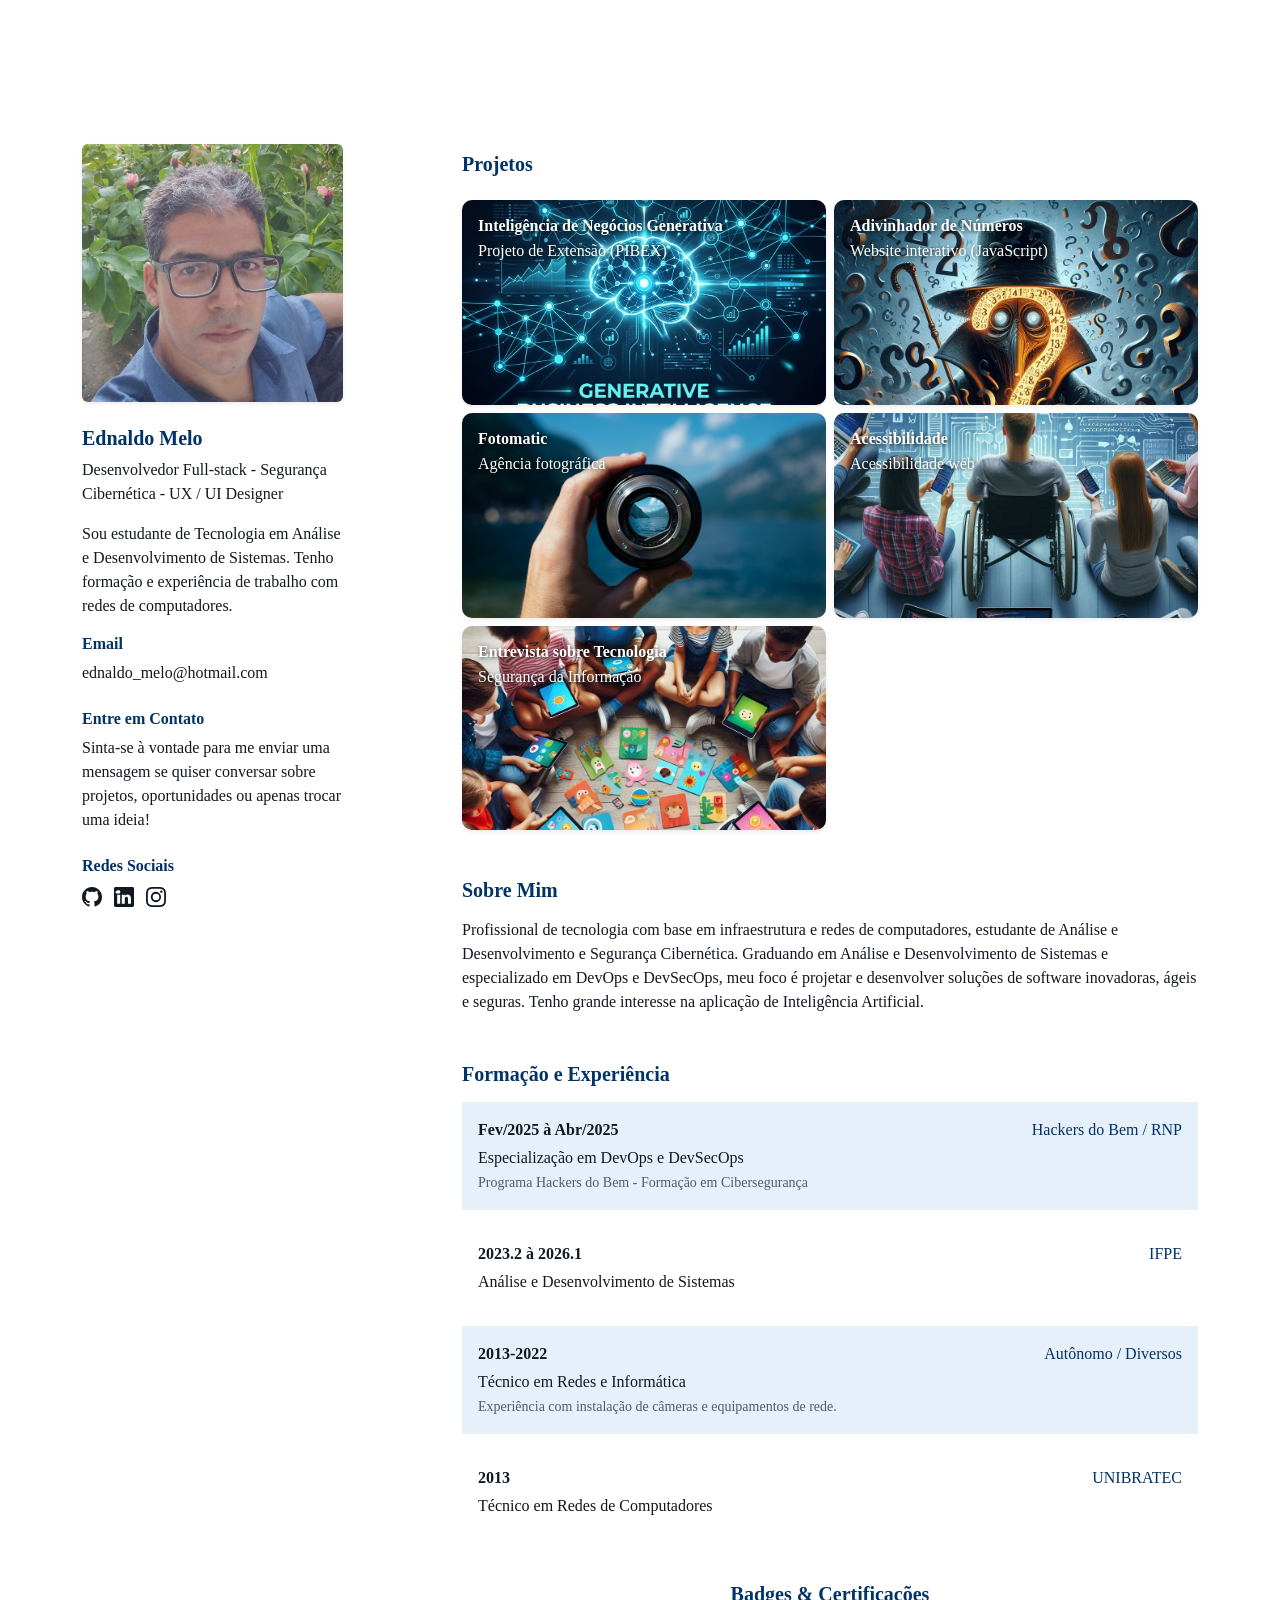
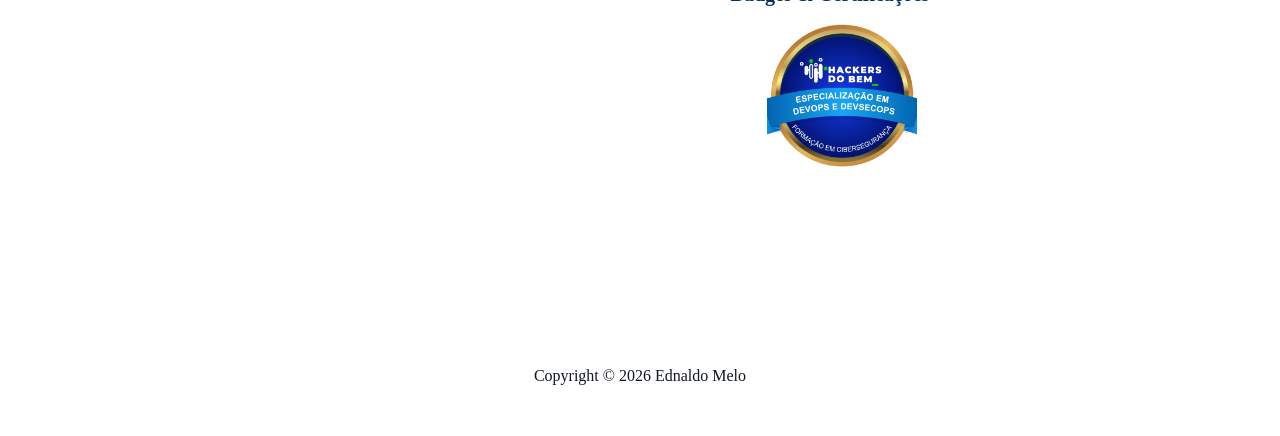
==== commit 1009e116: "Adiciona badge Especializado DEV na seção Badges & Certificações" ====
--- a/index.html
+++ b/index.html
@@ -205,9 +205,14 @@
 
                             <div class="mt-5 text-center">
                                 <h3 class="fs-5 fw-bold text-primary mb-3">Badges & Certificações</h3>
-                                <div data-iframe-width="150" data-iframe-height="270"
-                                    data-share-badge-id="3449c6de-ec80-45f7-8721-bbdbabfeb0f2"
-                                    data-share-badge-host="https://www.credly.com"></div>
+                                <div class="d-flex justify-content-center align-items-center flex-wrap gap-4">
+                                    <div data-iframe-width="150" data-iframe-height="270"
+                                        data-share-badge-id="3449c6de-ec80-45f7-8721-bbdbabfeb0f2"
+                                        data-share-badge-host="https://www.credly.com"></div>
+                                    <div>
+                                        <img src="assets/img/Especializado_DEV_.png" alt="Badge Especialização em DevOps e DevSecOps" class="img-fluid" style="max-width: 150px;">
+                                    </div>
+                                </div>
                                 <script type="text/javascript" async
                                     src="https://cdn.credly.com/assets/utilities/embed.js"></script>
                             </div>
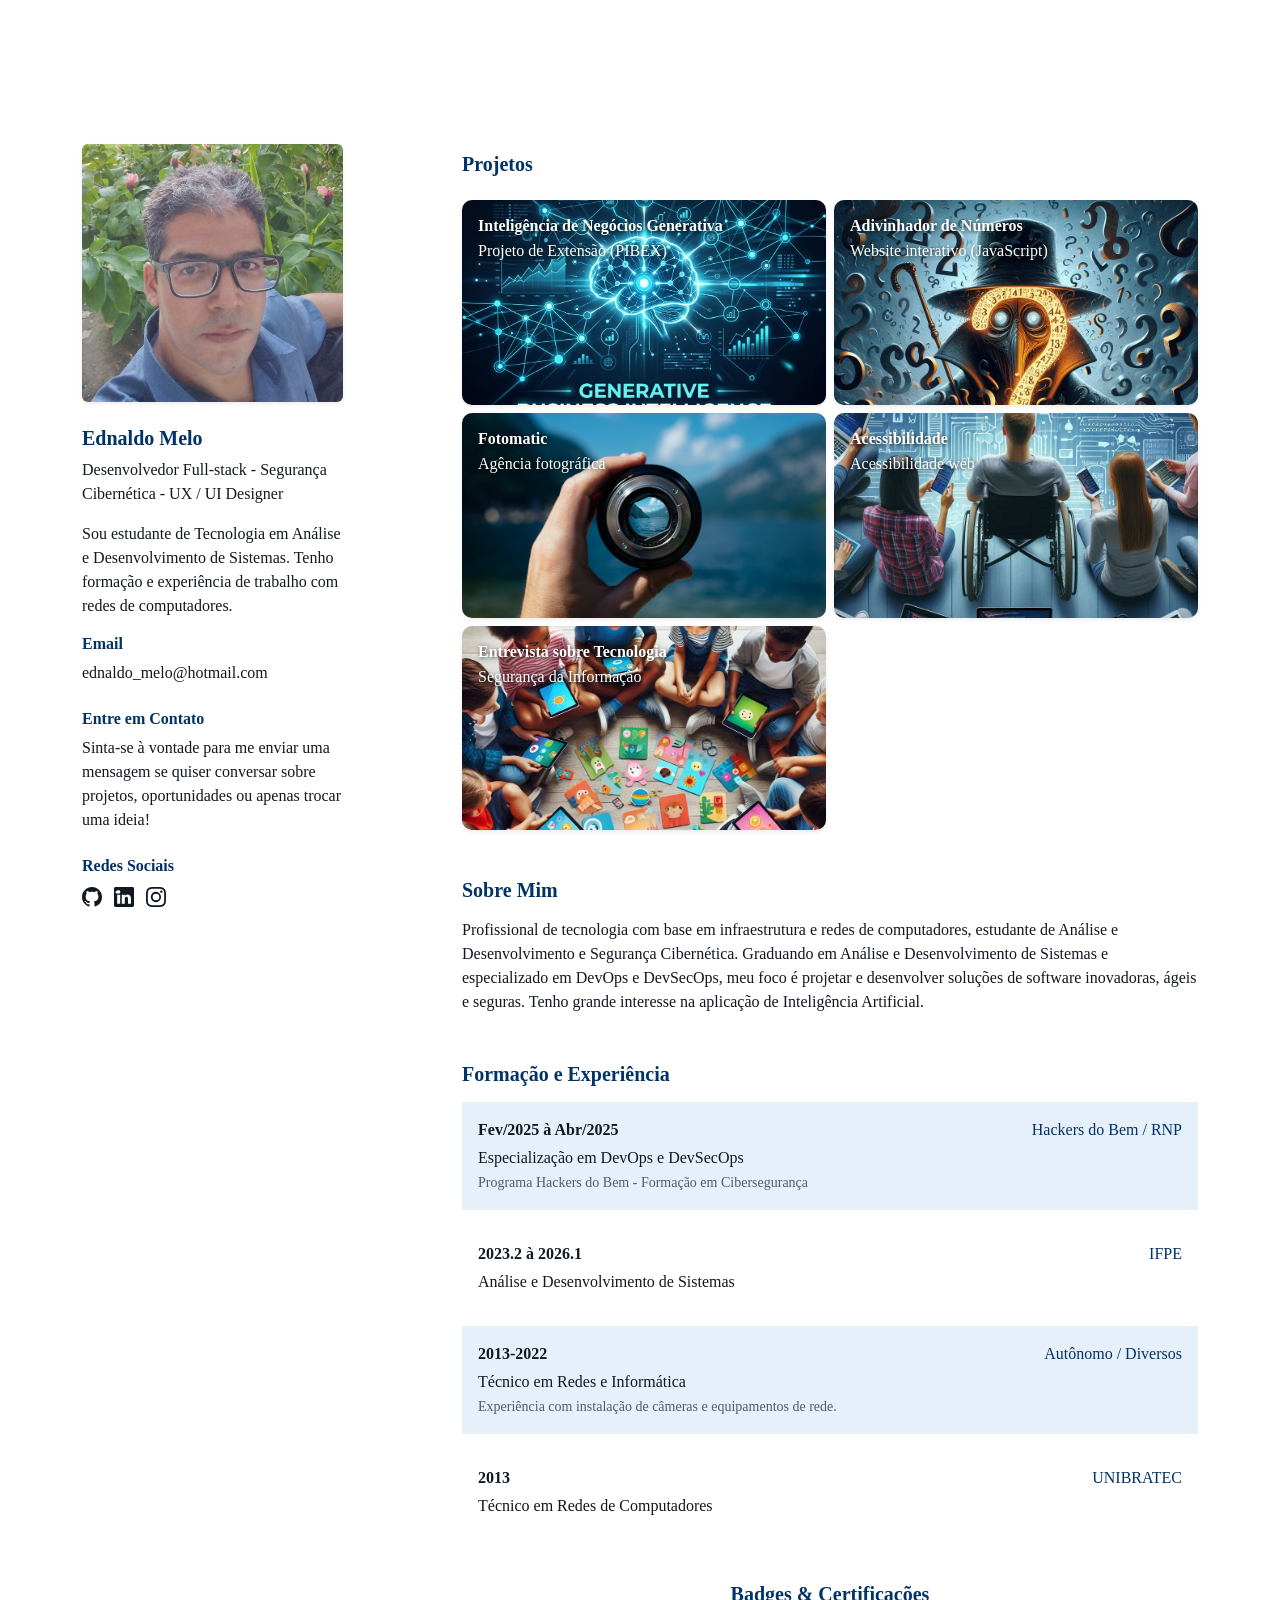
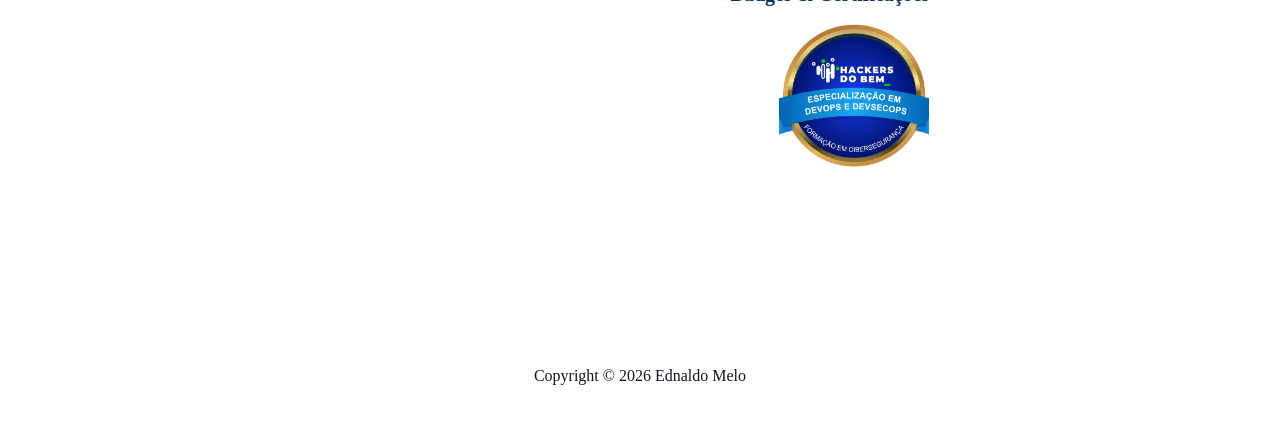
==== commit 9a488bd4: "Adiciona novo badge da Credly na seção Badges & Certificações" ====
--- a/index.html
+++ b/index.html
@@ -209,6 +209,9 @@
                                     <div data-iframe-width="150" data-iframe-height="270"
                                         data-share-badge-id="3449c6de-ec80-45f7-8721-bbdbabfeb0f2"
                                         data-share-badge-host="https://www.credly.com"></div>
+                                    <div data-iframe-width="150" data-iframe-height="270"
+                                        data-share-badge-id="94e2d15f-5bcb-4558-9064-b06bac769d88"
+                                        data-share-badge-host="https://www.credly.com"></div>
                                     <div>
                                         <img src="assets/img/Especializado_DEV_.png" alt="Badge Especialização em DevOps e DevSecOps" class="img-fluid" style="max-width: 150px;">
                                     </div>
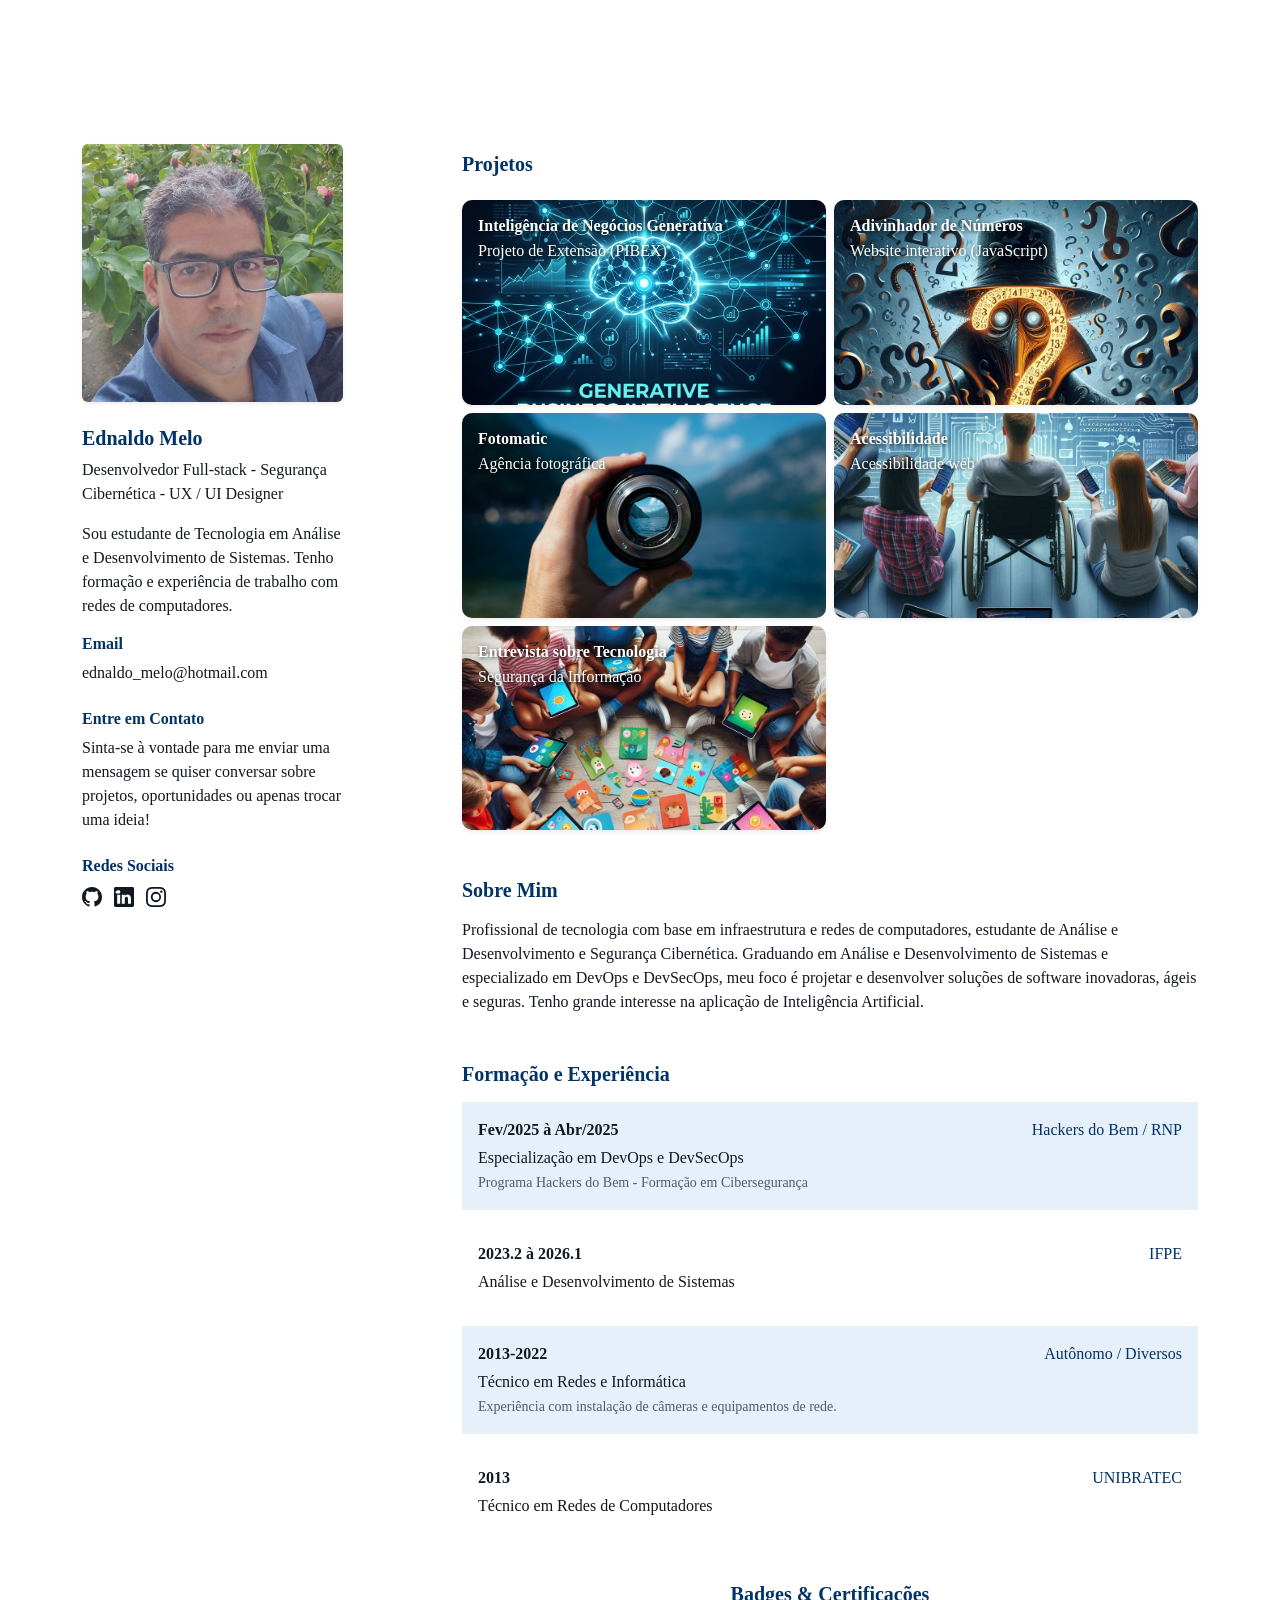
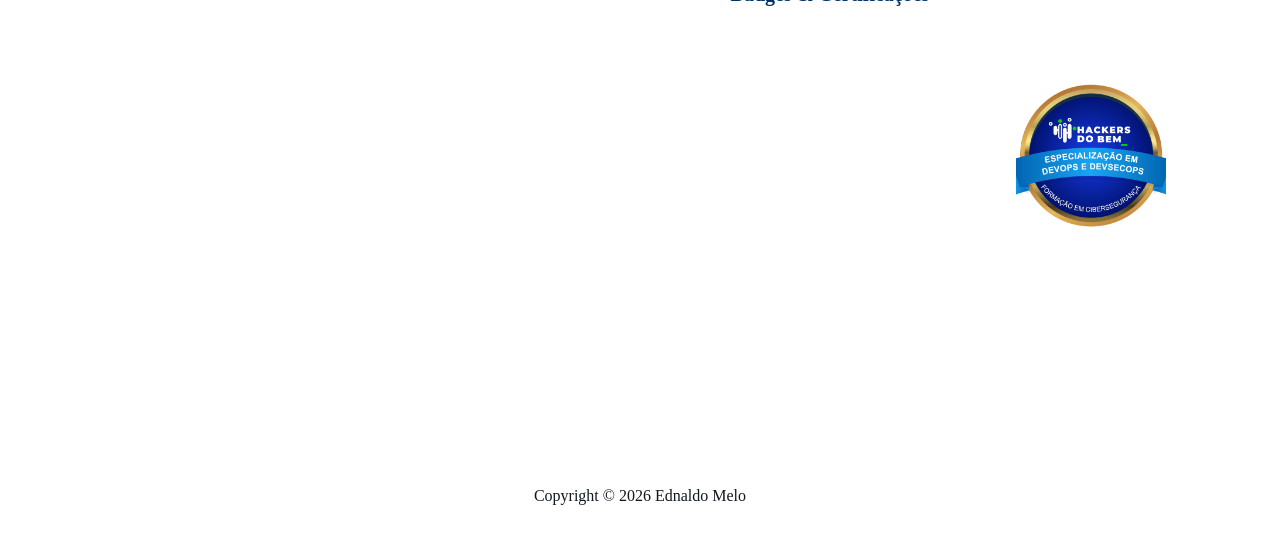
==== commit 26b57234: "add badge coursera" ====
--- a/index.html
+++ b/index.html
@@ -23,6 +23,21 @@
             aspect-ratio: 16/9;
             object-fit: cover;
             width: 100%;
+        }
+
+        .badge-item {
+            flex: 0 0 150px;
+            width: 150px;
+            height: 270px;
+            display: flex;
+            align-items: center;
+            justify-content: center;
+        }
+
+        .badge-item img {
+            width: 150px;
+            height: 270px;
+            object-fit: contain;
         }
     </style>
 </head>
@@ -206,14 +221,23 @@
                             <div class="mt-5 text-center">
                                 <h3 class="fs-5 fw-bold text-primary mb-3">Badges & Certificações</h3>
                                 <div class="d-flex justify-content-center align-items-center flex-wrap gap-4">
-                                    <div data-iframe-width="150" data-iframe-height="270"
-                                        data-share-badge-id="3449c6de-ec80-45f7-8721-bbdbabfeb0f2"
-                                        data-share-badge-host="https://www.credly.com"></div>
-                                    <div data-iframe-width="150" data-iframe-height="270"
-                                        data-share-badge-id="94e2d15f-5bcb-4558-9064-b06bac769d88"
-                                        data-share-badge-host="https://www.credly.com"></div>
-                                    <div>
-                                        <img src="assets/img/Especializado_DEV_.png" alt="Badge Especialização em DevOps e DevSecOps" class="img-fluid" style="max-width: 150px;">
+                                    <div class="badge-item">
+                                        <div data-iframe-width="150" data-iframe-height="270"
+                                            data-share-badge-id="3449c6de-ec80-45f7-8721-bbdbabfeb0f2"
+                                            data-share-badge-host="https://www.credly.com"></div>
+                                    </div>
+                                    <div class="badge-item">
+                                        <div data-iframe-width="150" data-iframe-height="270"
+                                            data-share-badge-id="94e2d15f-5bcb-4558-9064-b06bac769d88"
+                                            data-share-badge-host="https://www.credly.com"></div>
+                                    </div>
+                                    <div class="badge-item">
+                                        <div data-iframe-width="150" data-iframe-height="270"
+                                            data-share-badge-id="60f438da-ae77-4297-a012-8c8ce1b33a3a"
+                                            data-share-badge-host="https://www.credly.com"></div>
+                                    </div>
+                                    <div class="badge-item">
+                                        <img src="assets/img/Especializado_DEV_.png" alt="Badge Especialização em DevOps e DevSecOps">
                                     </div>
                                 </div>
                                 <script type="text/javascript" async
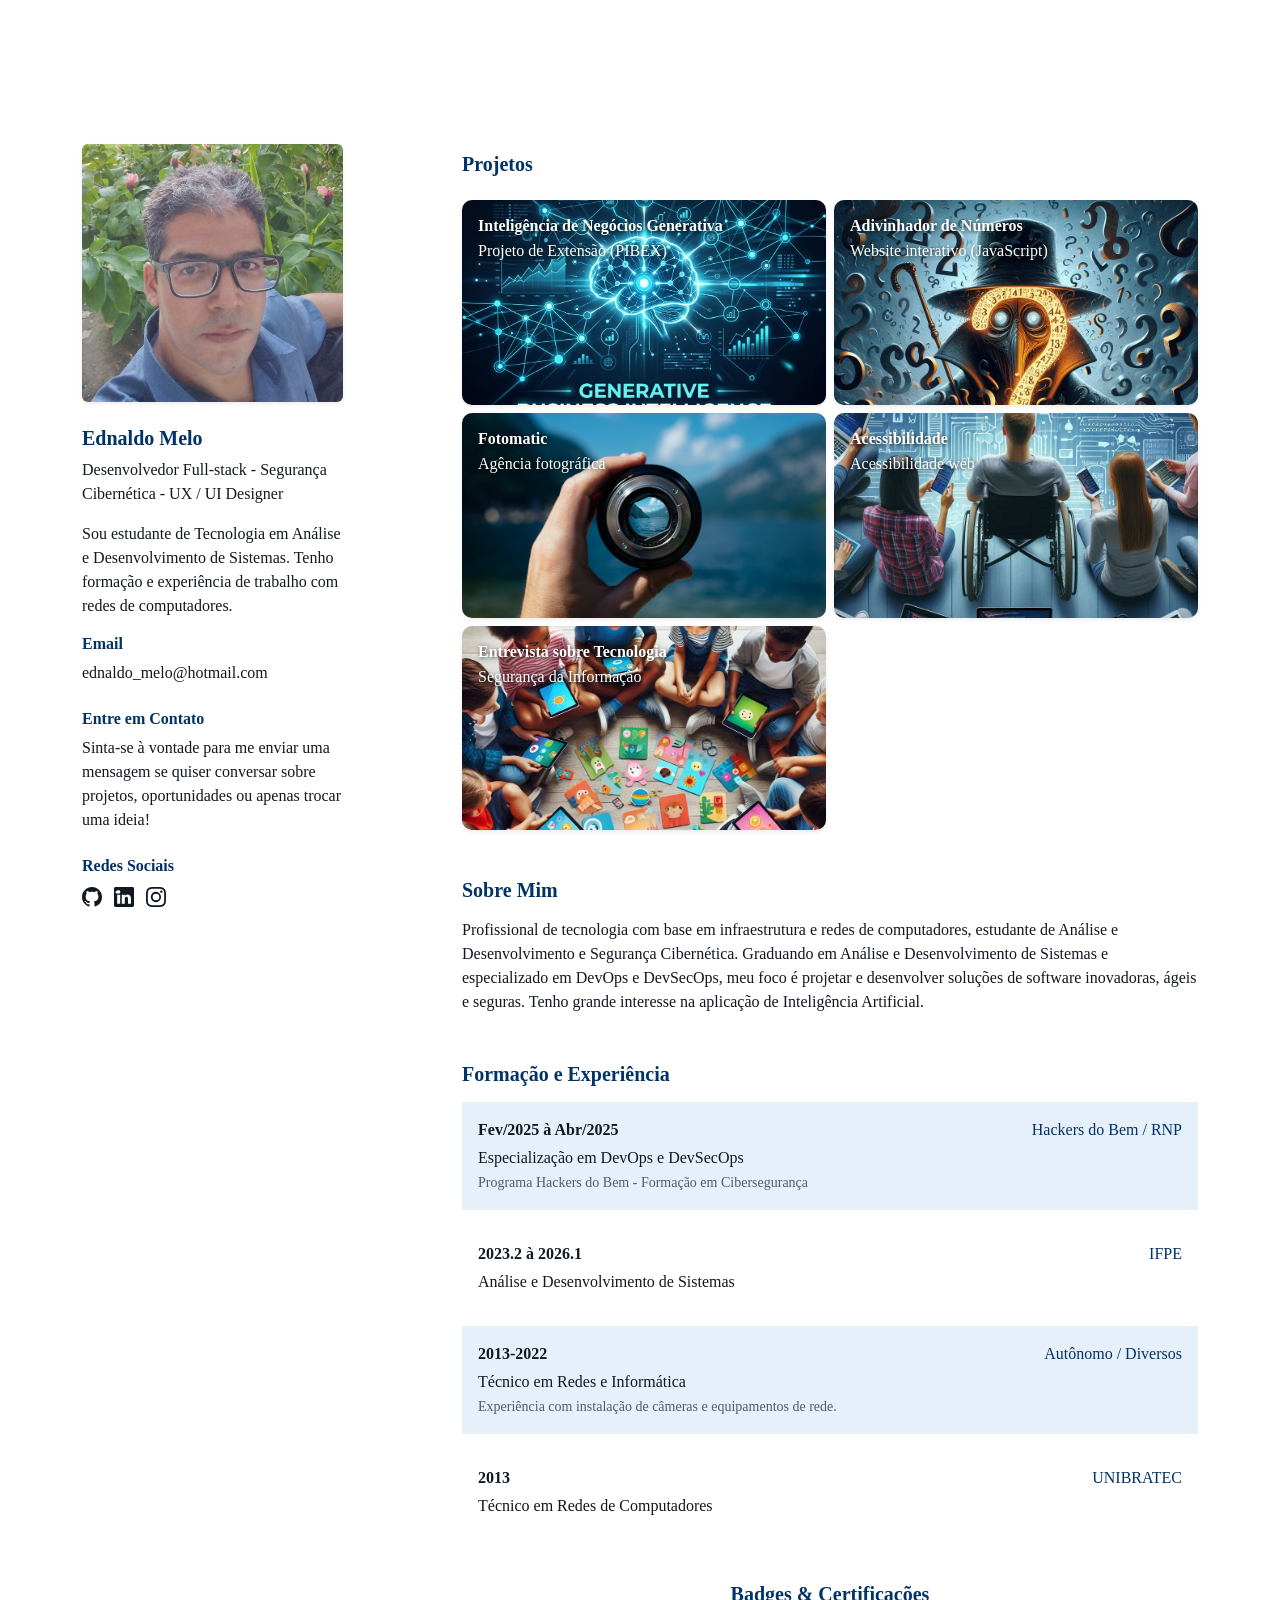
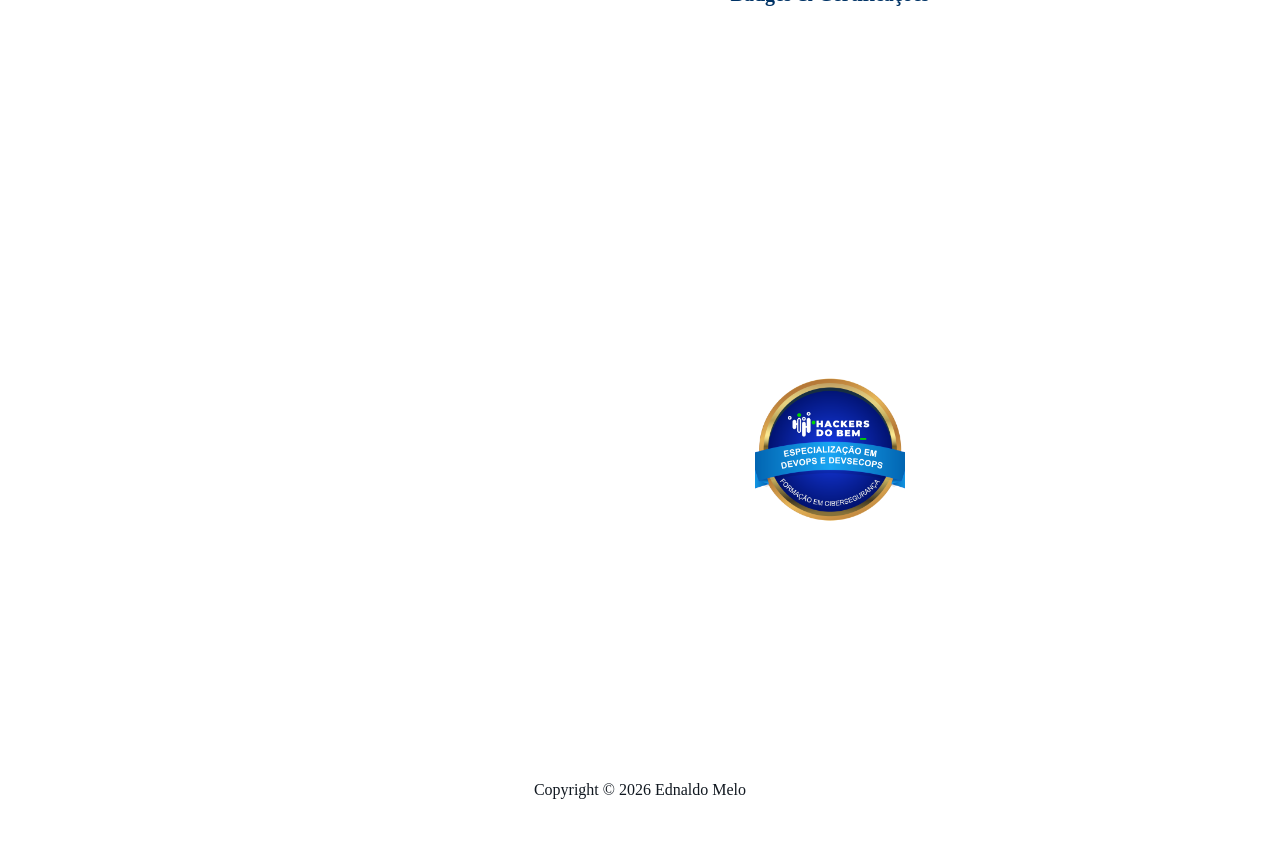
==== commit 661c2b2f: "add-bage-GoogleAI" ====
--- a/index.html
+++ b/index.html
@@ -237,6 +237,11 @@
                                             data-share-badge-host="https://www.credly.com"></div>
                                     </div>
                                     <div class="badge-item">
+                                        <div data-iframe-width="150" data-iframe-height="270"
+                                            data-share-badge-id="cd650baf-f630-4796-a620-713669a72cac"
+                                            data-share-badge-host="https://www.credly.com"></div>
+                                    </div>
+                                    <div class="badge-item">
                                         <img src="assets/img/Especializado_DEV_.png" alt="Badge Especialização em DevOps e DevSecOps">
                                     </div>
                                 </div>
